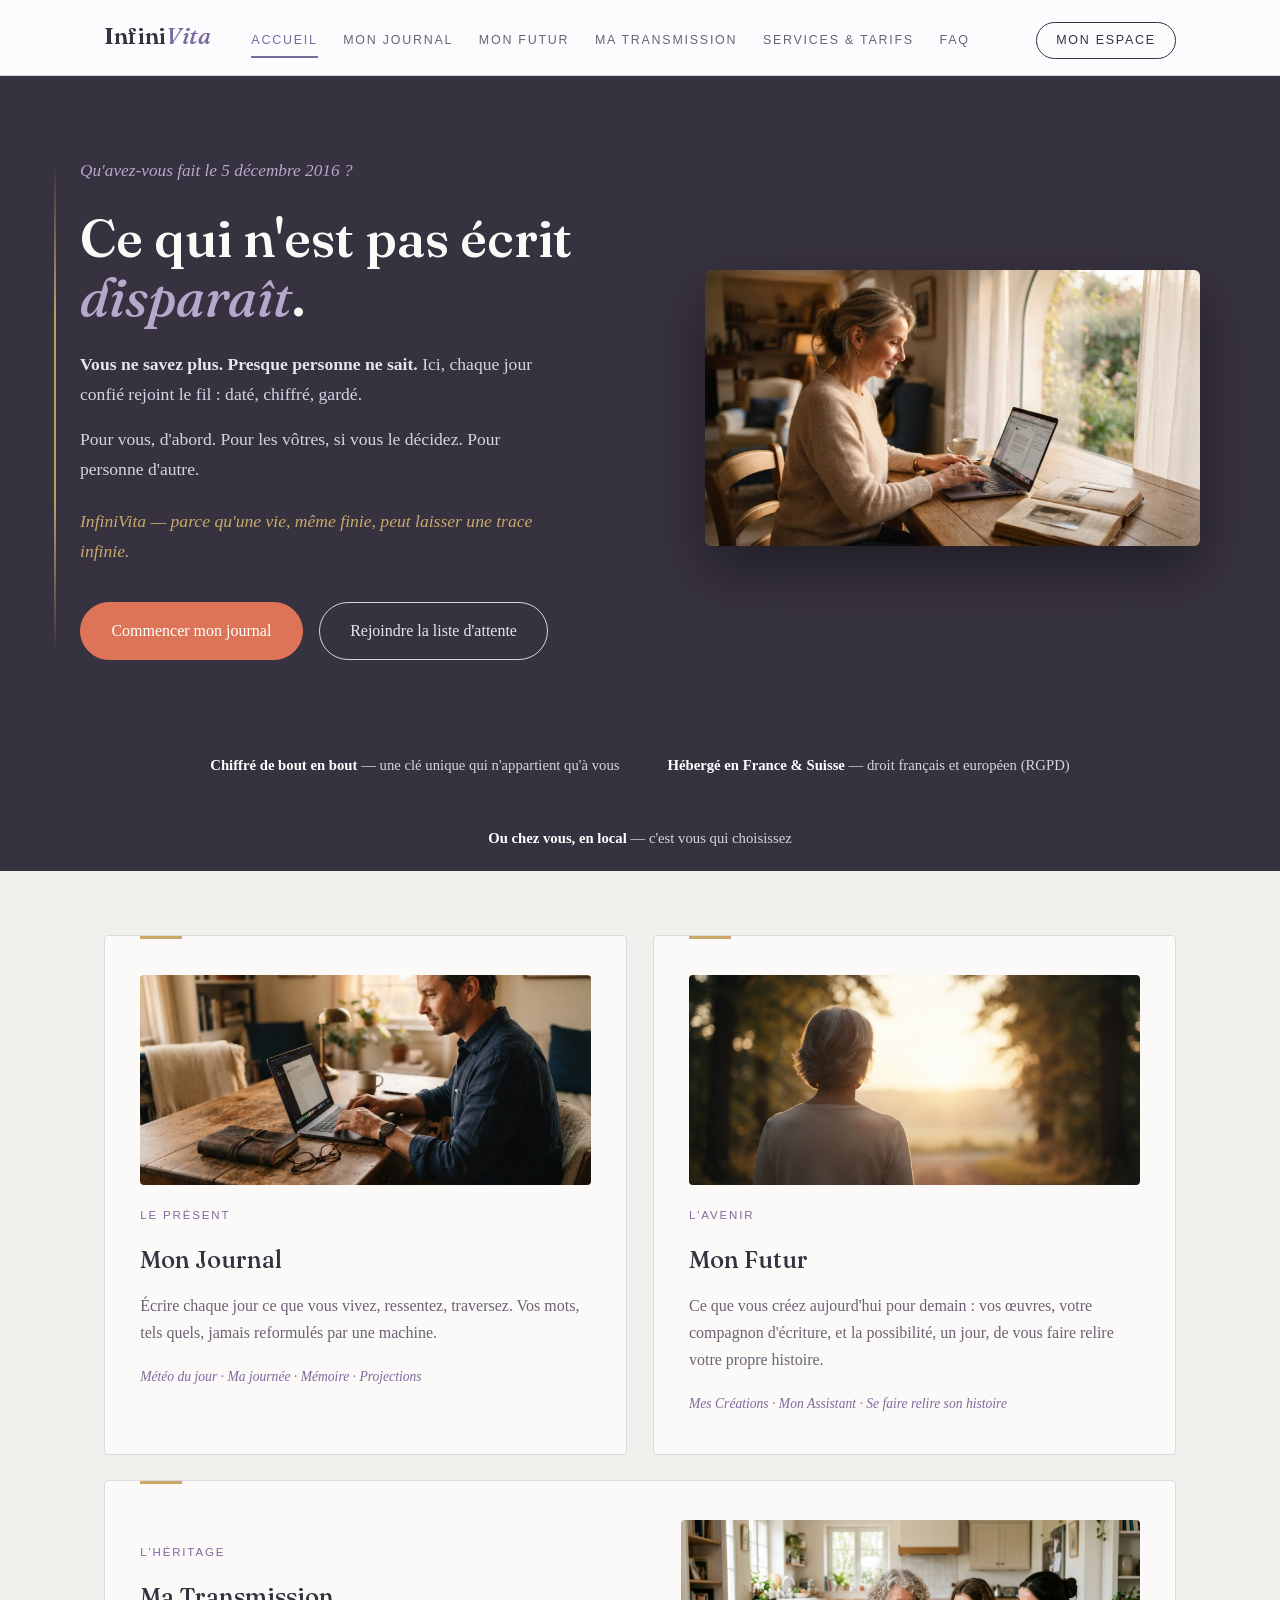
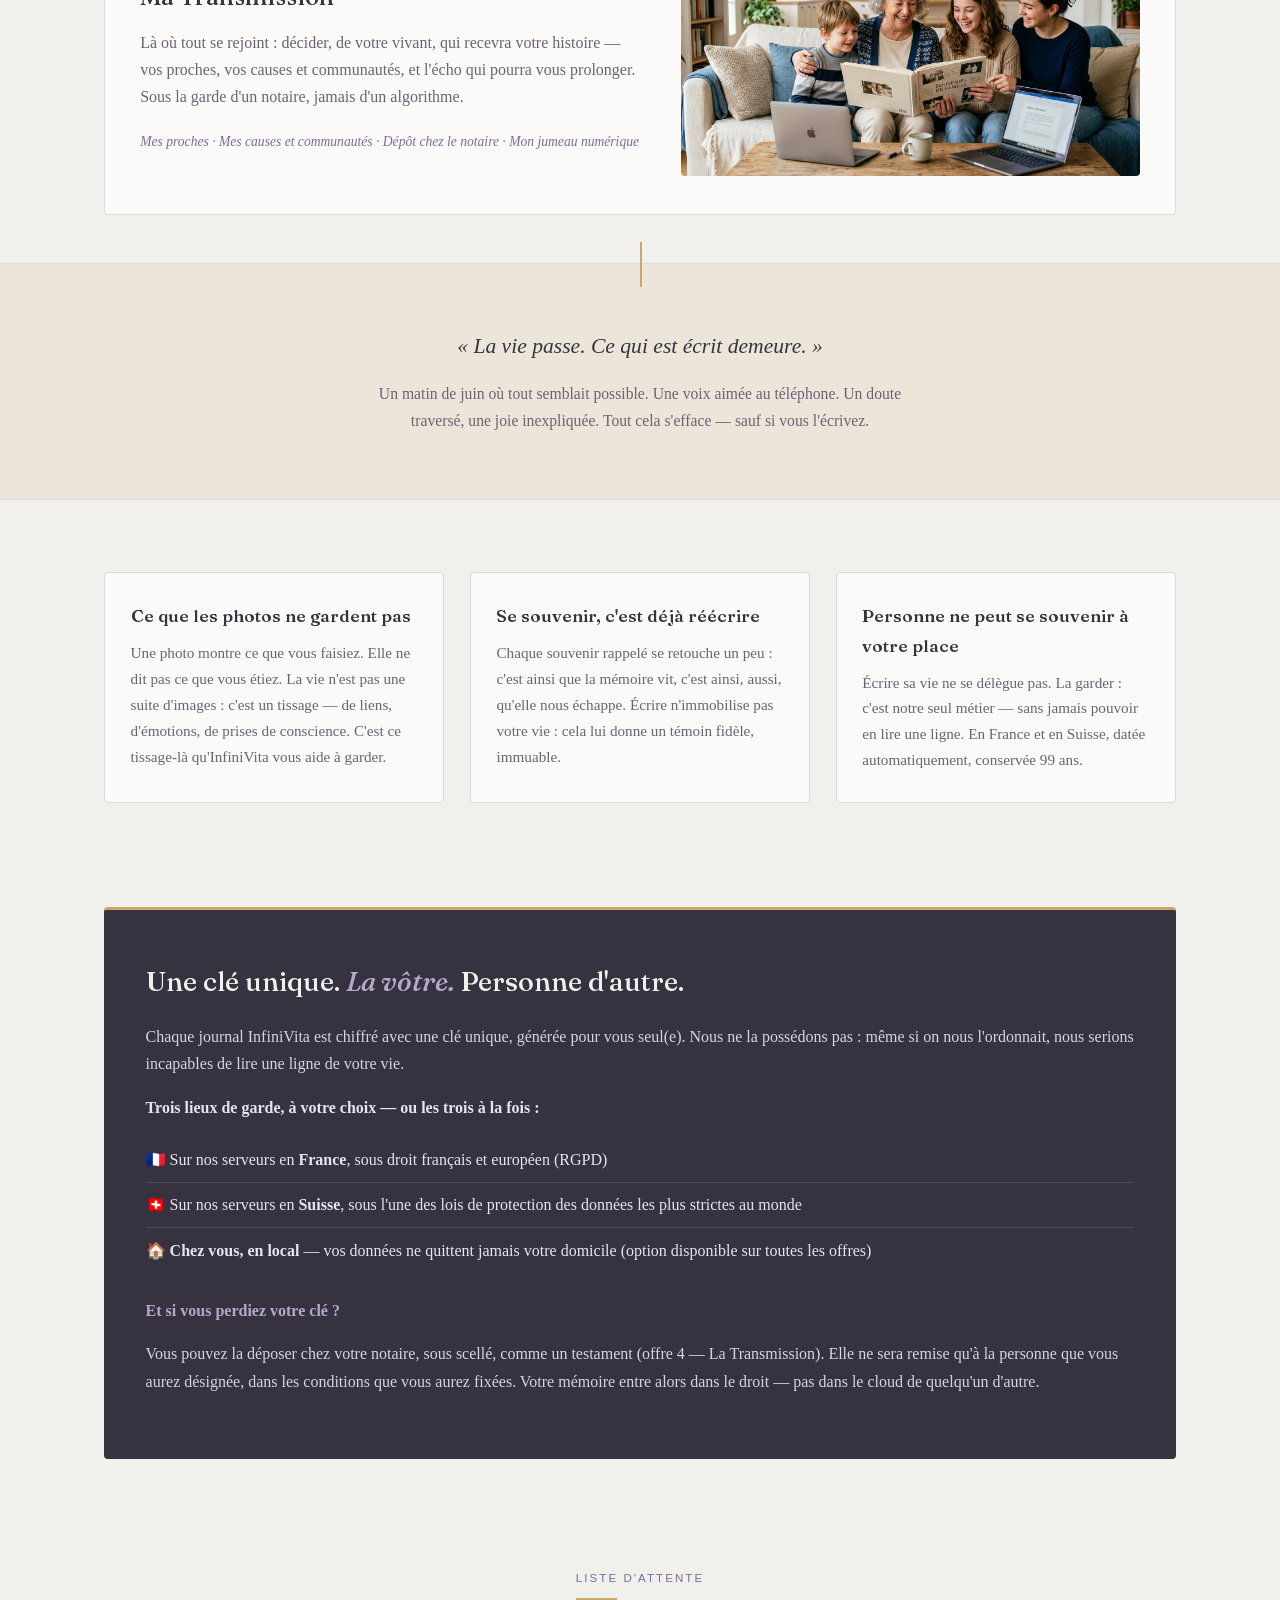
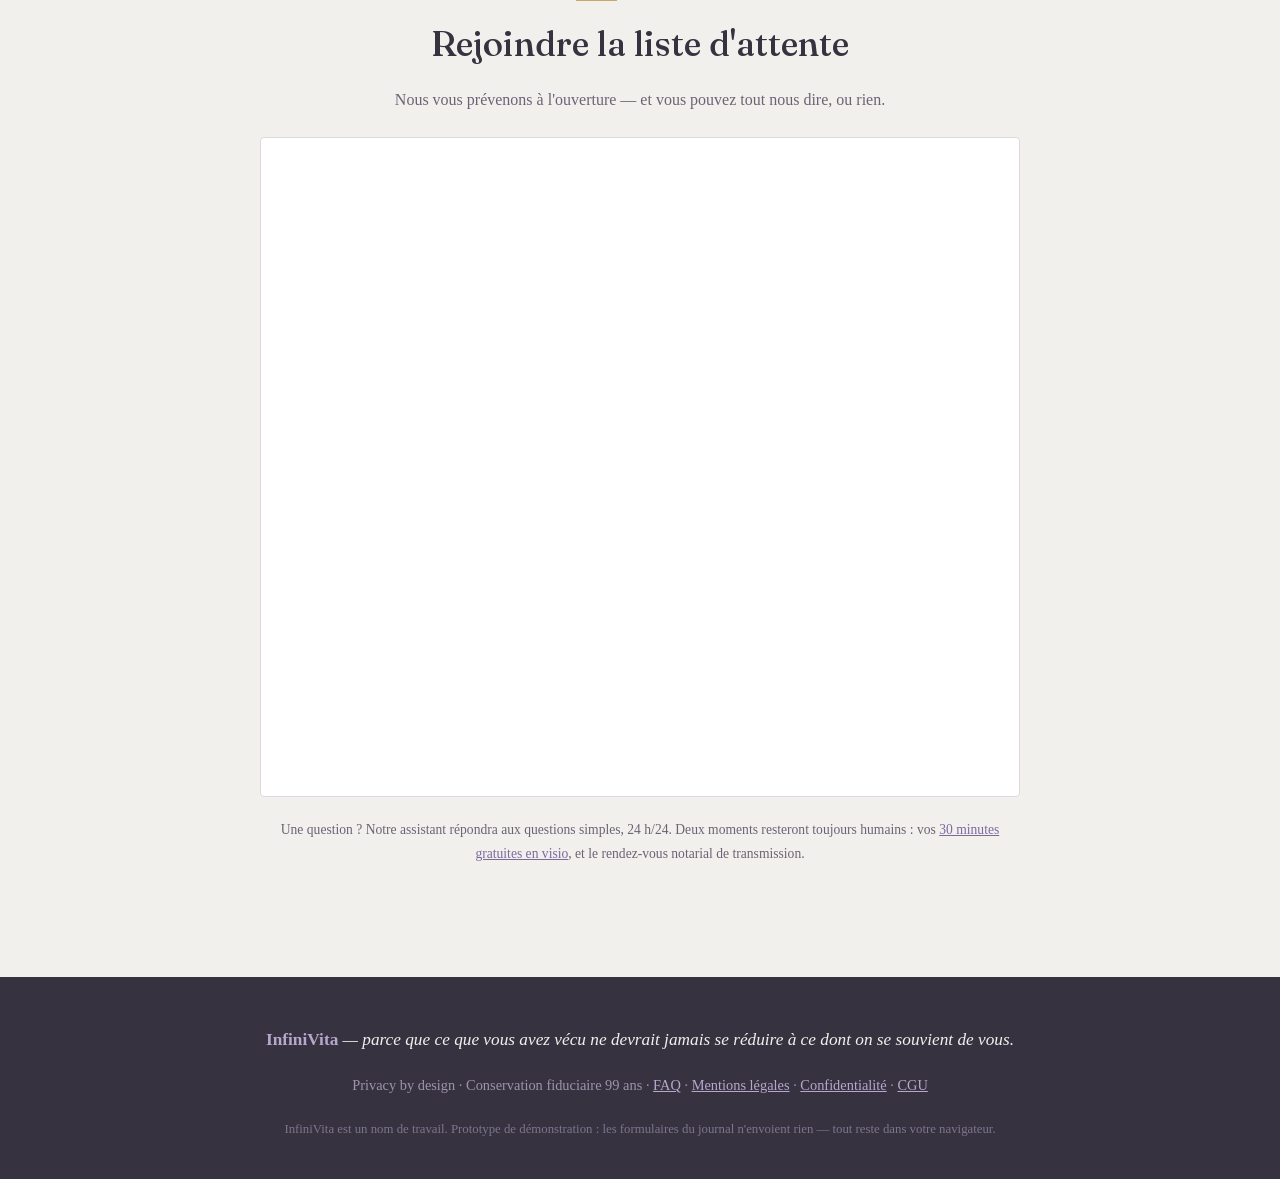
==== index.html @ 51d41bf1 "Sous-navigation cliquable : les pastilles Météo/Journée/Mémoire/Projections (et équivalents Futur/Tr" ====
<!DOCTYPE html>
<html lang="fr">
<head>
<meta charset="UTF-8">
<meta name="viewport" content="width=device-width, initial-scale=1.0">
<!-- Publication provisoire : retirer noindex à la mise en ligne officielle (après INPI + juriste) -->
<meta name="robots" content="noindex, nofollow">
<meta name="description" content="InfiniVita — votre vie, écrite jour après jour. Journal de vie chiffré, daté, transmis selon vos volontés.">
<title>InfiniVita — Votre vie, écrite jour après jour</title>
<link rel="stylesheet" href="styles.css?v=9">
</head>
<body>

<header>
  <div class="header-inner">
    <a class="logo" href="index.html">Infini<span>Vita</span></a>
    <nav>
      <a href="index.html" class="active">Accueil</a>
      <a href="journal.html">Mon Journal</a>
      <a href="futur.html">Mon Futur</a>
      <a href="transmission.html">Ma Transmission</a>
      <a href="tarifs.html">Services &amp; tarifs</a>
      <a href="faq.html">FAQ</a>
      <a href="espace.html" class="espace">Mon espace</a>
    </nav>
  </div>
</header>

<div class="hero">
  <div class="hero-grid">
    <div class="hero-text">
      <div class="question">Qu'avez-vous fait le <span id="date-souvenir">12 juillet 2016</span>&nbsp;?</div>
      <h1>Ce qui n'est pas écrit <em>disparaît</em>.</h1>
      <p><strong>Vous ne savez plus. Presque personne ne sait.</strong> Ici, chaque jour confié rejoint le fil&nbsp;: daté, chiffré, gardé.</p>
      <p>Pour vous, d'abord. Pour les vôtres, si vous le décidez. Pour personne d'autre.</p>
      <p class="tagline">InfiniVita — parce qu'une vie, même finie, peut laisser une trace infinie.</p>
      <div class="cta-row">
        <a class="btn" href="journal.html">Commencer mon journal</a>
        <a class="btn ghost" href="#liste-attente">Rejoindre la liste d'attente</a>
      </div>
    </div>
    <div class="hero-illus">
      <img src="assets/photos/accueil-ecrire.jpg" alt="Une femme écrit son journal à la lumière d'une grande fenêtre, un album de photographies anciennes ouvert à côté d'elle.">
    </div>
  </div>
</div>

<div class="trust">
  <div class="trust-inner">
    <div><strong>Chiffré de bout en bout</strong> <span>— une clé unique qui n'appartient qu'à vous</span></div>
    <div><strong>Hébergé en France &amp; Suisse</strong> <span>— droit français et européen (RGPD)</span></div>
    <div><strong>Ou chez vous, en local</strong> <span>— c'est vous qui choisissez</span></div>
  </div>
</div>

<div class="wrap">
  <div class="three-cards">
    <a class="card reveal" href="journal.html">
      <img class="card-photo" src="assets/photos/journal-ecrire.jpg" alt="Un homme écrit à une table en bois, un carnet de cuir posé près de lui.">
      <div class="kicker">Le présent</div>
      <h3>Mon Journal</h3>
      <p>Écrire chaque jour ce que vous vivez, ressentez, traversez. Vos mots, tels quels, jamais reformulés par une machine.</p>
      <div class="sub">Météo du jour · Ma journée · Mémoire · Projections</div>
    </a>
    <a class="card reveal" href="futur.html">
      <img class="card-photo" src="assets/photos/futur-aube.jpg" alt="Une femme de dos regarde le soleil se lever au bout d'un chemin bordé d'arbres.">
      <div class="kicker">L'avenir</div>
      <h3>Mon Futur</h3>
      <p>Ce que vous créez aujourd'hui pour demain : vos œuvres, votre compagnon d'écriture, et la possibilité, un jour, de vous faire relire votre propre histoire.</p>
      <div class="sub">Mes Créations · Mon Assistant · Se faire relire son histoire</div>
    </a>
    <a class="card full reveal" href="transmission.html">
      <div class="split">
        <div>
          <div class="kicker">L'héritage</div>
          <h3>Ma Transmission</h3>
          <p>Là où tout se rejoint : décider, de votre vivant, qui recevra votre histoire — vos proches, vos causes et communautés, et l'écho qui pourra vous prolonger. Sous la garde d'un notaire, jamais d'un algorithme.</p>
          <div class="sub">Mes proches · Mes causes et communautés · Dépôt chez le notaire · Mon jumeau numérique</div>
        </div>
        <img class="card-photo" src="assets/photos/accueil-famille.jpg" alt="Trois générations réunies sur un canapé autour d'un livre « Souvenirs de famille ».">
      </div>
    </a>
  </div>
</div>

<div class="quote-strip">
  « La vie passe. Ce qui est écrit demeure. »
  <div class="small">Un matin de juin où tout semblait possible. Une voix aimée au téléphone. Un doute traversé, une joie inexpliquée. Tout cela s'efface — sauf si vous l'écrivez.</div>
</div>

<div class="wrap">
  <section class="block reveal">
    <div class="triple">
      <div class="cell">
        <h4>Ce que les photos ne gardent pas</h4>
        <p>Une photo montre ce que vous faisiez. Elle ne dit pas ce que vous étiez. La vie n'est pas une suite d'images : c'est un tissage — de liens, d'émotions, de prises de conscience. C'est ce tissage-là qu'InfiniVita vous aide à garder.</p>
      </div>
      <div class="cell">
        <h4>Se souvenir, c'est déjà réécrire</h4>
        <p>Chaque souvenir rappelé se retouche un peu : c'est ainsi que la mémoire vit, c'est ainsi, aussi, qu'elle nous échappe. Écrire n'immobilise pas votre vie : cela lui donne un témoin fidèle, immuable.</p>
      </div>
      <div class="cell">
        <h4>Personne ne peut se souvenir à votre place</h4>
        <p>Écrire sa vie ne se délègue pas. La garder : c'est notre seul métier — sans jamais pouvoir en lire une ligne. En France et en Suisse, datée automatiquement, conservée 99 ans.</p>
      </div>
    </div>
  </section>

  <div class="vault reveal">
    <h2>Une clé unique. <em>La vôtre.</em> Personne d'autre.</h2>
    <p>Chaque journal InfiniVita est chiffré avec une clé unique, générée pour vous seul(e). Nous ne la possédons pas : même si on nous l'ordonnait, nous serions incapables de lire une ligne de votre vie.</p>
    <p><strong style="color:var(--on-dark-strong)">Trois lieux de garde, à votre choix — ou les trois à la fois :</strong></p>
    <ul>
      <li>🇫🇷 Sur nos serveurs en <strong>France</strong>, sous droit français et européen (RGPD)</li>
      <li>🇨🇭 Sur nos serveurs en <strong>Suisse</strong>, sous l'une des lois de protection des données les plus strictes au monde</li>
      <li>🏠 <strong>Chez vous, en local</strong> — vos données ne quittent jamais votre domicile (option disponible sur toutes les offres)</li>
    </ul>
    <p class="key-q">Et si vous perdiez votre clé ?</p>
    <p>Vous pouvez la déposer chez votre notaire, sous scellé, comme un testament (offre 4 — La Transmission). Elle ne sera remise qu'à la personne que vous aurez désignée, dans les conditions que vous aurez fixées. Votre mémoire entre alors dans le droit — pas dans le cloud de quelqu'un d'autre.</p>
  </div>

  <section class="block narrow" style="text-align:center;" id="liste-attente">
    <div class="page-kicker" style="display:inline-block;">Liste d'attente</div>
    <h2 class="section-title">Rejoindre la liste d'attente</h2>
    <p style="color:var(--ink-soft); margin:0.8rem 0 1.5rem;">Nous vous prévenons à l'ouverture — et vous pouvez tout nous dire, ou rien.</p>

    <!-- Intégration Tally : coller l'URL du formulaire dans data-tally-url pour activer la collecte réelle.
         Tant que l'URL est vide, le bouton email ci-dessous sert de solution d'attente. -->
    <div id="tally-slot" data-tally-url="https://tally.so/r/1Ay8gL"></div>

    <div class="panel" style="text-align:left;" id="waitlist-fallback">
      <p class="note">L'inscription se fait par email pendant la phase de test — un simple message suffit, avec votre nom et, si vous le souhaitez, ce que vous jugez utile de nous dire.</p>
      <div style="margin-top:1.2rem;text-align:center;">
        <a class="btn" href="#" data-mail-subject="Liste d'attente InfiniVita">M'inscrire par email</a>
      </div>
      <p class="hint" style="text-align:center;">Vos coordonnées ne servent qu'à vous prévenir de l'ouverture — jamais revendues, jamais partagées. <a href="legal.html#confidentialite" style="color:var(--amethyste);">Politique de confidentialité</a></p>
    </div>

    <p class="hint">Une question ? Notre assistant répondra aux questions simples, 24 h/24. Deux moments resteront toujours humains : vos <a href="https://calendly.com/larisa-kr-interargus/30min" target="_blank" rel="noopener" style="color:var(--amethyste);">30 minutes gratuites en visio</a>, et le rendez-vous notarial de transmission.</p>
  </section>
</div>

<footer>
  <div class="sig"><strong>InfiniVita</strong> — parce que ce que vous avez vécu ne devrait jamais se réduire à ce dont on se souvient de vous.</div>
  <div>Privacy by design · Conservation fiduciaire 99 ans · <a href="faq.html">FAQ</a> · <a href="legal.html#mentions">Mentions légales</a> · <a href="legal.html#confidentialite">Confidentialité</a> · <a href="legal.html#cgu">CGU</a></div>
  <div class="worknote">InfiniVita est un nom de travail. Prototype de démonstration : les formulaires du journal n'envoient rien — tout reste dans votre navigateur.</div>
</footer>

<script src="app.js?v=9"></script>
</body>
</html>
---- styles.css ----
/* InfiniVita V3 — Le fil d'améthyste · palette Brume & améthyste (V2) */
@font-face {
  font-family: 'Fraunces';
  src: url('assets/fonts/fraunces-var.woff2') format('woff2');
  font-weight: 100 900;
  font-style: normal;
  font-display: swap;
}
@font-face {
  font-family: 'Fraunces';
  src: url('assets/fonts/fraunces-var-italic.woff2') format('woff2');
  font-weight: 100 900;
  font-style: italic;
  font-display: swap;
}
:root {
  --ink: #37323f;
  --ink-soft: #6b6375;
  --brume: #f2f0ed;
  --brume-2: #e9e5ee;
  --creme: #ece6da;
  --amethyste: #7b6a9e;
  --amethyste-deep: #5d4f7e;
  --amethyste-soft: #b6a8cc;
  --corail: #dd7457;
  --corail-deep: #c05f44;
  --or: #c9a86a;
  --green: #4a6b57;
  --line: #ded8e2;
  --white: #fbfaf8;
  --on-dark: #d8d3e2;
  --on-dark-strong: #e7e3f0;
}
* { margin: 0; padding: 0; box-sizing: border-box; }
body {
  font-family: 'Iowan Old Style', 'Palatino Linotype', Palatino, Georgia, serif;
  background: var(--brume); color: var(--ink); line-height: 1.7;
}

/* ---------- Header ---------- */
header {
  position: sticky; top: 0; z-index: 50;
  background: rgba(253,252,255,0.92); backdrop-filter: blur(8px);
  border-bottom: 1px solid var(--line);
}
.header-inner {
  max-width: 1120px; margin: 0 auto; padding: 1rem 1.5rem;
  display: flex; align-items: baseline; gap: 2.5rem; flex-wrap: wrap;
}
.logo { font-family: 'Fraunces', 'Iowan Old Style', Palatino, Georgia, serif; font-size: 1.45rem; font-weight: 600; letter-spacing: 0.01em; color: var(--ink); text-decoration: none; }
.logo span { color: var(--amethyste); font-style: italic; }
nav { display: flex; gap: 1.6rem; flex: 1; flex-wrap: wrap; align-items: baseline; }
nav a {
  font-family: -apple-system, 'Segoe UI', Helvetica, sans-serif;
  font-size: 0.78rem; letter-spacing: 0.14em; text-transform: uppercase;
  color: var(--ink-soft); text-decoration: none; padding: 0.3rem 0;
  border-bottom: 2px solid transparent;
}
nav a:hover { color: var(--amethyste-deep); }
nav a.active { color: var(--amethyste); border-bottom-color: var(--amethyste); }
nav a.espace {
  margin-left: auto; border: 1px solid var(--ink); border-radius: 999px;
  padding: 0.45rem 1.2rem; color: var(--ink);
}
nav a.espace:hover { background: var(--ink); color: var(--brume); }

/* ---------- Layout ---------- */
.wrap { max-width: 1120px; margin: 0 auto; padding: 0 1.5rem; }
.narrow { max-width: 760px; margin-left: auto; margin-right: auto; }
/* Dans les pages de contenu, la colonne s'aligne sur le bord gauche du titre et de la photo */
section.block > .narrow { margin-left: 0; }
section.block { padding: 3rem 0; }
h1, h2, h3, h4 { font-family: 'Fraunces', 'Iowan Old Style', Palatino, Georgia, serif; }
h2.section-title { font-size: clamp(1.6rem, 3.5vw, 2.2rem); font-weight: 500; margin-bottom: 0.4rem; }
h2.section-title em { color: var(--amethyste); }
.page-kicker {
  font-family: -apple-system, 'Segoe UI', sans-serif; font-size: 0.72rem;
  letter-spacing: 0.18em; text-transform: uppercase; color: var(--amethyste);
  margin-bottom: 0.8rem;
}
.page-kicker::after { content: ''; display: block; width: 2.6rem; height: 3px; background: var(--or); margin-top: 0.6rem; }
.prose p { margin-bottom: 1rem; color: var(--ink-soft); }
.prose p strong { color: var(--ink); }
.prose .lead { font-size: 1.14rem; color: var(--ink); }
.prose h3 { font-weight: 500; font-size: 1.4rem; }

/* ---------- Hero (accueil) : encre sombre, texte + photo ---------- */
.hero { position: relative; padding: 5rem 1.5rem 4.5rem; overflow: hidden; background: var(--ink); }
.hero-grid {
  max-width: 1120px; margin: 0 auto;
  display: grid; grid-template-columns: 1.15fr 1fr; gap: 3.5rem; align-items: center;
}
.hero-text { position: relative; }
.hero-text::before {
  content: ''; position: absolute; left: -1.6rem; top: 0.4rem; bottom: 0.4rem; width: 2px;
  background: linear-gradient(to bottom, transparent, var(--or) 30%, var(--or) 70%, transparent);
  opacity: 0.9;
}
.hero .question {
  display: inline-block; font-style: italic; color: var(--amethyste-soft);
  font-size: 1.08rem; margin-bottom: 1.4rem;
}
.hero h1 {
  font-size: clamp(2rem, 5vw, 3.3rem); line-height: 1.12; font-weight: 550;
  margin-bottom: 1.5rem; color: var(--white);
}
.hero h1 em { color: var(--amethyste-soft); }
.hero p { color: var(--on-dark); font-size: 1.1rem; margin-bottom: 0.9rem; max-width: 54ch; }
.hero p strong { color: var(--on-dark-strong); }
.hero .tagline { font-style: italic; color: var(--or); margin-top: 1.4rem; }
.hero-illus img {
  width: 100%; height: auto; display: block; border-radius: 6px;
  box-shadow: 0 24px 60px rgba(0,0,0,0.4);
}
.hero-illus { position: relative; }
.hero-illus::after {
  content: ''; position: absolute; inset: 1rem -1rem -1rem 1rem;
  border: 1px solid var(--or); border-radius: 6px; z-index: -1; opacity: 0.55;
}

/* ---------- Photos des pages ---------- */
.page-photo { margin: 0 0 2.4rem; position: relative; }
.page-photo img {
  width: 100%; height: auto; max-height: 440px; object-fit: cover;
  display: block; border-radius: 6px;
  box-shadow: 0 18px 44px rgba(55,50,63,0.18);
}
.page-photo::after {
  content: ''; position: absolute; inset: 0.9rem -0.9rem -0.9rem 0.9rem;
  border: 1px solid var(--or); border-radius: 6px; z-index: -1; opacity: 0.5;
}
.card-photo {
  width: 100%; height: 210px; object-fit: cover; display: block;
  border-radius: 4px; margin-bottom: 1.3rem;
}
.card.full .split { display: grid; grid-template-columns: 1.1fr 1fr; gap: 2.2rem; align-items: center; }
.card.full .split .card-photo { height: 100%; max-height: 300px; margin-bottom: 0; }
@media (max-width: 700px) { .card.full .split { grid-template-columns: 1fr; } .card.full .split .card-photo { height: 210px; } }

/* ---------- Apparition douce au défilement ---------- */
@media (prefers-reduced-motion: no-preference) {
  .reveal { opacity: 0; transform: translateY(18px); transition: opacity 0.7s ease, transform 0.7s ease; }
  .reveal.seen { opacity: 1; transform: none; }
}
.cta-row { display: flex; gap: 1rem; flex-wrap: wrap; margin-top: 2.2rem; }
@media (max-width: 820px) {
  .hero-grid { grid-template-columns: 1fr; gap: 2.4rem; }
  .hero-text::before { display: none; }
  .hero { text-align: center; padding: 3.5rem 1.25rem 3rem; }
  .hero p { margin-left: auto; margin-right: auto; }
  .cta-row { justify-content: center; }
}

/* ---------- Boutons ---------- */
.btn {
  display: inline-block; font-family: inherit; font-size: 1rem; cursor: pointer; text-decoration: none;
  padding: 0.9rem 1.9rem; border-radius: 999px; border: 1px solid var(--corail);
  background: var(--corail); color: #fff; transition: 0.25s; text-align: center;
}
.btn:hover { background: var(--corail-deep); border-color: var(--corail-deep); color: #fff; }
.btn.ghost { background: transparent; color: var(--ink); border-color: var(--ink); }
.btn.ghost:hover { background: var(--brume-2); color: var(--ink); }
.hero .btn.ghost { color: var(--on-dark-strong); border-color: var(--on-dark); }
.hero .btn.ghost:hover { background: rgba(255,255,255,0.1); color: #fff; }

/* ---------- Bandeau de confiance ---------- */
.trust { background: var(--ink); color: var(--brume); padding: 1.3rem 1rem; }
.trust-inner {
  max-width: 1120px; margin: 0 auto; display: flex; gap: 3rem;
  justify-content: center; flex-wrap: wrap; font-size: 0.92rem;
}
.trust-inner strong { color: #fff; font-weight: 600; }
.trust-inner span { color: var(--on-dark); }

/* ---------- Cartes accueil ---------- */
.three-cards { display: grid; grid-template-columns: 1fr 1fr; gap: 1.6rem; padding: 4rem 0 3rem; }
a.card { text-decoration: none; color: inherit; }
.card {
  display: block; background: var(--white); border: 1px solid var(--line); border-radius: 4px;
  padding: 2.4rem 2.2rem; transition: 0.25s; position: relative;
}
.card::before {
  content: ''; position: absolute; top: 0; left: 2.2rem; width: 2.6rem; height: 3px;
  background: var(--or);
}
.card .vignette {
  width: 100%; max-width: 300px; height: auto; display: block;
  border-radius: 6px; margin-bottom: 1.3rem;
}
.card.full { grid-column: 1 / -1; }
.card:hover { transform: translateY(-3px); box-shadow: 0 14px 34px rgba(60,45,90,0.10); }
.card .kicker {
  font-family: -apple-system, 'Segoe UI', sans-serif; font-size: 0.72rem;
  letter-spacing: 0.16em; text-transform: uppercase; color: var(--amethyste);
  margin-bottom: 0.9rem;
}
.card h3 { font-size: 1.5rem; font-weight: 500; margin-bottom: 0.7rem; }
.card p { color: var(--ink-soft); font-size: 1rem; }
.card .sub { font-size: 0.85rem; color: var(--amethyste); margin-top: 1.2rem; font-style: italic; }
@media (max-width: 640px) { .three-cards { grid-template-columns: 1fr; } }

/* ---------- Citation ---------- */
.quote-strip {
  position: relative; text-align: center; font-style: italic; font-size: 1.35rem;
  padding: 4rem 1rem; color: var(--ink); background: var(--creme);
  border-top: 1px solid var(--line); border-bottom: 1px solid var(--line);
}
.quote-strip::before {
  content: ''; position: absolute; left: 50%; top: -1.4rem; width: 2px; height: 2.8rem;
  background: var(--or);
}
.quote-strip .small { font-size: 0.98rem; color: var(--ink-soft); margin-top: 1rem; font-style: normal; max-width: 560px; margin-left: auto; margin-right: auto; }

/* ---------- Triptyque ---------- */
.triple { display: grid; grid-template-columns: repeat(auto-fit, minmax(240px, 1fr)); gap: 1.6rem; margin-top: 1.5rem; }
.triple .cell { background: var(--white); border: 1px solid var(--line); border-radius: 4px; padding: 1.8rem 1.6rem; }
.triple .cell h4 { margin-bottom: 0.6rem; font-size: 1.08rem; font-weight: 600; }
.triple .cell p { font-size: 0.95rem; color: var(--ink-soft); }

/* ---------- Coffre (section sombre) ---------- */
.vault {
  background: var(--ink); color: var(--brume); border-radius: 4px;
  padding: 3rem 2.6rem; margin: 3.5rem 0; border-top: 3px solid var(--or);
}
.vault h2 { font-size: 1.7rem; font-weight: 500; margin-bottom: 1.2rem; }
.vault h2 em { color: var(--amethyste-soft); }
.vault p { color: var(--on-dark); margin-bottom: 1rem; }
.vault ul { list-style: none; margin: 1rem 0 1.5rem; }
.vault li { padding: 0.55rem 0; border-bottom: 1px solid rgba(255,255,255,0.12); color: var(--on-dark-strong); }
.vault li:last-child { border-bottom: none; }
.vault .key-q { color: var(--amethyste-soft); font-weight: bold; margin-top: 1.5rem; }

/* ---------- Sous-navigation ---------- */
html { scroll-behavior: smooth; }
.panel, .guard, .prose, .page-photo { scroll-margin-top: 96px; }
.subnav { display: flex; gap: 0.5rem; flex-wrap: wrap; margin: 1.8rem 0 2.2rem; }
.subnav a {
  font-family: -apple-system, 'Segoe UI', sans-serif; font-size: 0.78rem; letter-spacing: 0.06em;
  background: var(--white); border: 1px solid var(--line);
  padding: 0.4rem 0.95rem; border-radius: 999px; color: var(--ink-soft);
  text-decoration: none; cursor: pointer; transition: 0.2s;
}
.subnav a:hover { border-color: var(--amethyste); color: var(--amethyste-deep); background: var(--brume-2); }

/* ---------- Panneaux & formulaires ---------- */
.panel {
  position: relative; background: var(--white); border: 1px solid var(--line); border-radius: 4px;
  padding: 2rem 1.9rem; margin-bottom: 1.6rem;
}
.panel::before {
  content: ''; position: absolute; top: 0; left: 1.9rem; width: 2.2rem; height: 3px;
  background: var(--amethyste-soft);
}
.panel h3 { margin-bottom: 0.8rem; font-weight: 600; font-size: 1.15rem; }
label { display: block; font-family: -apple-system, 'Segoe UI', sans-serif; font-size: 0.85rem; color: var(--ink-soft); margin: 0.9rem 0 0.3rem; }
input[type=text], input[type=email], input[type=password], input[type=date], textarea, select {
  width: 100%; padding: 0.7rem 0.9rem; border: 1px solid var(--line); border-radius: 4px;
  font-family: inherit; font-size: 0.97rem; background: var(--brume); color: var(--ink);
}
textarea { min-height: 110px; resize: vertical; }
input:focus, textarea:focus, select:focus { outline: 2px solid var(--amethyste-soft); }
.emoji-row { display: flex; gap: 0.5rem; margin: 0.6rem 0; flex-wrap: wrap; }
.emoji-row button {
  font-size: 1.5rem; background: var(--brume); border: 1px solid var(--line);
  border-radius: 4px; padding: 0.35rem 0.6rem; cursor: pointer;
}
.emoji-row button.sel { border-color: var(--amethyste); background: var(--brume-2); }
.hint { font-size: 0.85rem; color: var(--ink-soft); margin-top: 0.8rem; }
.ok-msg { color: var(--green); font-size: 0.92rem; margin-top: 0.7rem; display: none; }
.panel .note { font-size: 0.93rem; color: var(--ink-soft); }

/* ---------- Offres ---------- */
.tarifs-grid { display: grid; grid-template-columns: repeat(3, 1fr); gap: 1.4rem; margin-top: 2rem; }
.tarif {
  position: relative; background: var(--white); border: 1px solid var(--line); border-radius: 4px;
  padding: 1.8rem 1.6rem; display: flex; flex-direction: column;
}
.tarif::before { content: ''; position: absolute; top: 0; left: 1.6rem; width: 2.2rem; height: 3px; background: var(--amethyste-soft); }
.tarif.full { grid-column: 1 / -1; }
.tarif .num { font-family: -apple-system, 'Segoe UI', sans-serif; font-size: 0.72rem; color: var(--amethyste); letter-spacing: 0.14em; text-transform: uppercase; }
.tarif h4 { margin: 0.4rem 0 0.7rem; font-size: 1.25rem; font-weight: 600; }
.tarif p { font-size: 0.93rem; color: var(--ink-soft); flex: 1; }
.tarif .price { margin-top: 1.1rem; font-size: 0.87rem; font-style: italic; color: var(--green); }
.tarif.featured { border-color: var(--amethyste); box-shadow: 0 6px 22px rgba(111,85,153,0.14); }
.tarif.featured::before { background: var(--amethyste); }
@media (max-width: 800px) { .tarifs-grid { grid-template-columns: 1fr; } }

/* ---------- FAQ ---------- */
.faq-section {
  margin: 2.6rem 0 1.1rem; color: var(--amethyste); font-size: 1.2rem; font-weight: 500;
  border-bottom: 1px solid var(--line); padding-bottom: 0.5rem;
}
.faq-item { background: var(--white); border: 1px solid var(--line); border-radius: 4px; margin-bottom: 0.9rem; overflow: hidden; }
.faq-q {
  width: 100%; text-align: left; background: none; border: none; cursor: pointer;
  font-family: inherit; font-size: 1.02rem; color: var(--ink);
  padding: 1.1rem 1.3rem; display: flex; justify-content: space-between; align-items: center; gap: 1rem;
}
.faq-q:hover { background: var(--brume-2); }
.faq-q .qnum { color: var(--amethyste); margin-right: 0.5rem; }
.faq-q .chev { color: var(--amethyste); transition: transform 0.3s; flex-shrink: 0; font-size: 0.8rem; }
.faq-item.open .chev { transform: rotate(180deg); }
.faq-a { max-height: 0; overflow: hidden; transition: max-height 0.35s ease; }
.faq-a p { padding: 0 1.3rem 1.2rem; color: var(--ink-soft); font-size: 0.96rem; }

/* ---------- Garde-fou ---------- */
.guard { position: relative; border: 1px solid var(--amethyste); border-radius: 4px; background: var(--white); padding: 2rem 1.9rem; margin: 1.6rem 0; }
.guard::before { content: ''; position: absolute; top: 0; left: 1.9rem; width: 2.2rem; height: 3px; background: var(--amethyste); }
.guard h3 { color: var(--amethyste-deep); margin-bottom: 0.7rem; font-weight: 600; font-size: 1.15rem; }
.guard ul { margin: 0.7rem 0 0.7rem 1.2rem; color: var(--ink-soft); }
.guard li { margin-bottom: 0.4rem; }

/* ---------- Footer ---------- */
footer { background: var(--ink); color: #9c94ad; text-align: center; padding: 3rem 1rem 2.4rem; margin-top: 4rem; font-size: 0.9rem; }
footer .sig { color: var(--brume); font-size: 1.08rem; font-style: italic; margin-bottom: 1.2rem; }
footer .sig strong { color: var(--amethyste-soft); font-style: normal; }
footer a { color: var(--amethyste-soft); text-decoration: underline; }
footer .worknote { margin-top: 1.3rem; font-size: 0.8rem; color: #7d7590; }

@media (max-width: 640px) {
  header { position: static; }
  .header-inner { justify-content: center; gap: 1rem; }
  nav { justify-content: center; gap: 1rem; }
  nav a.espace { margin-left: 0; }
  .hero { padding: 3.5rem 1rem 2.5rem; }
  .vault { padding: 2.2rem 1.5rem; }
}
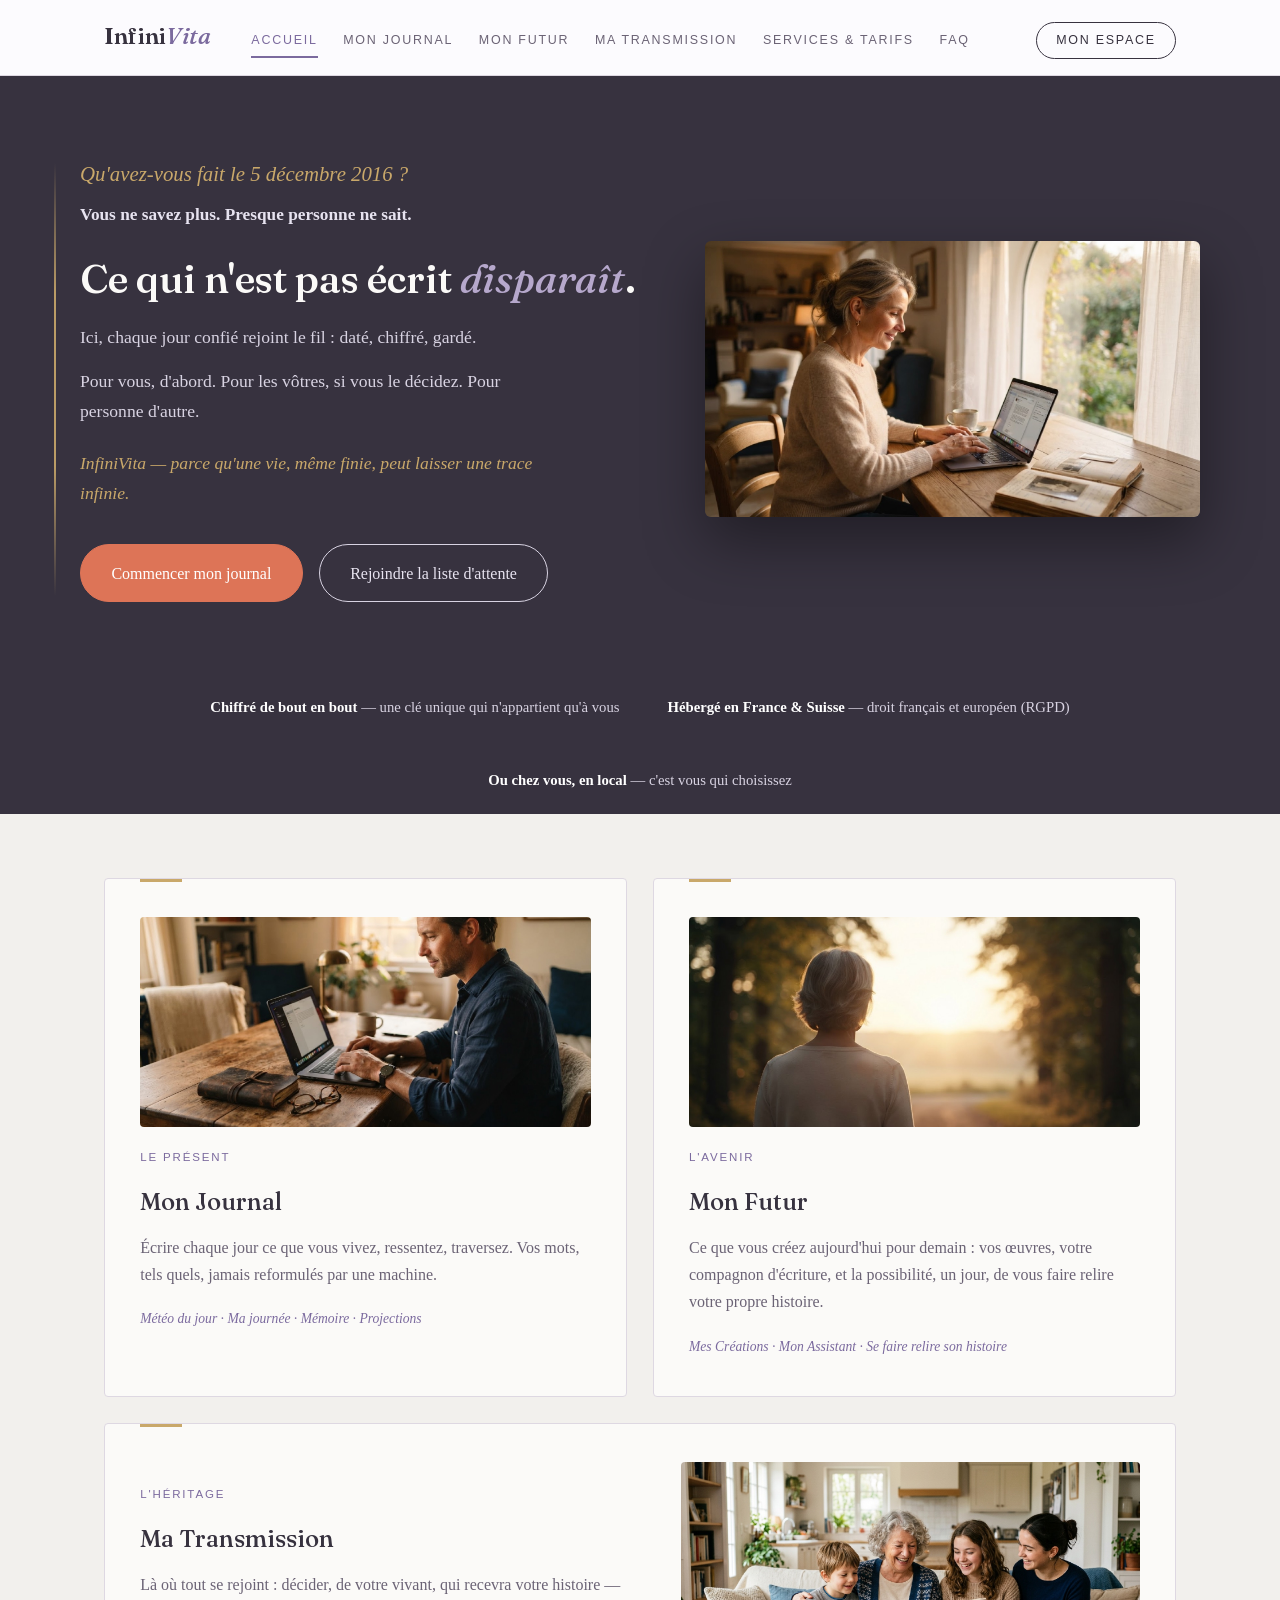
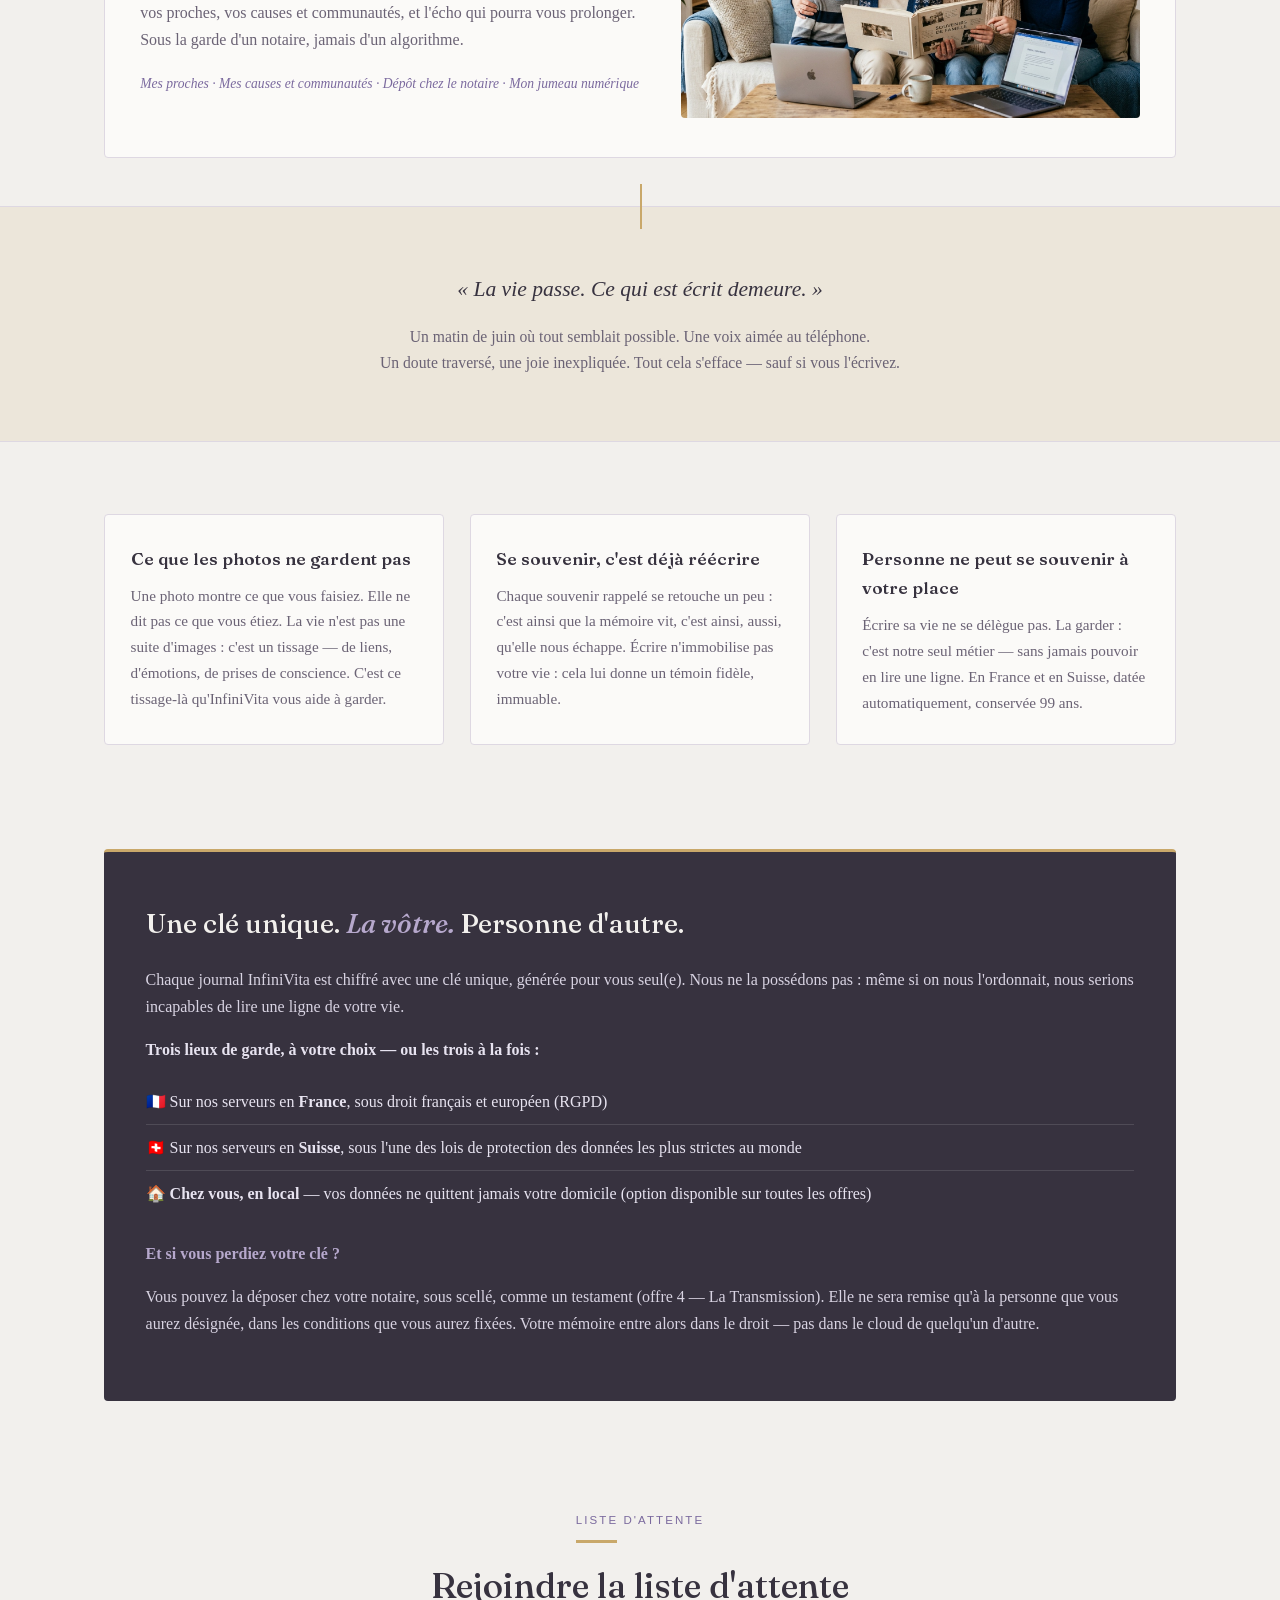
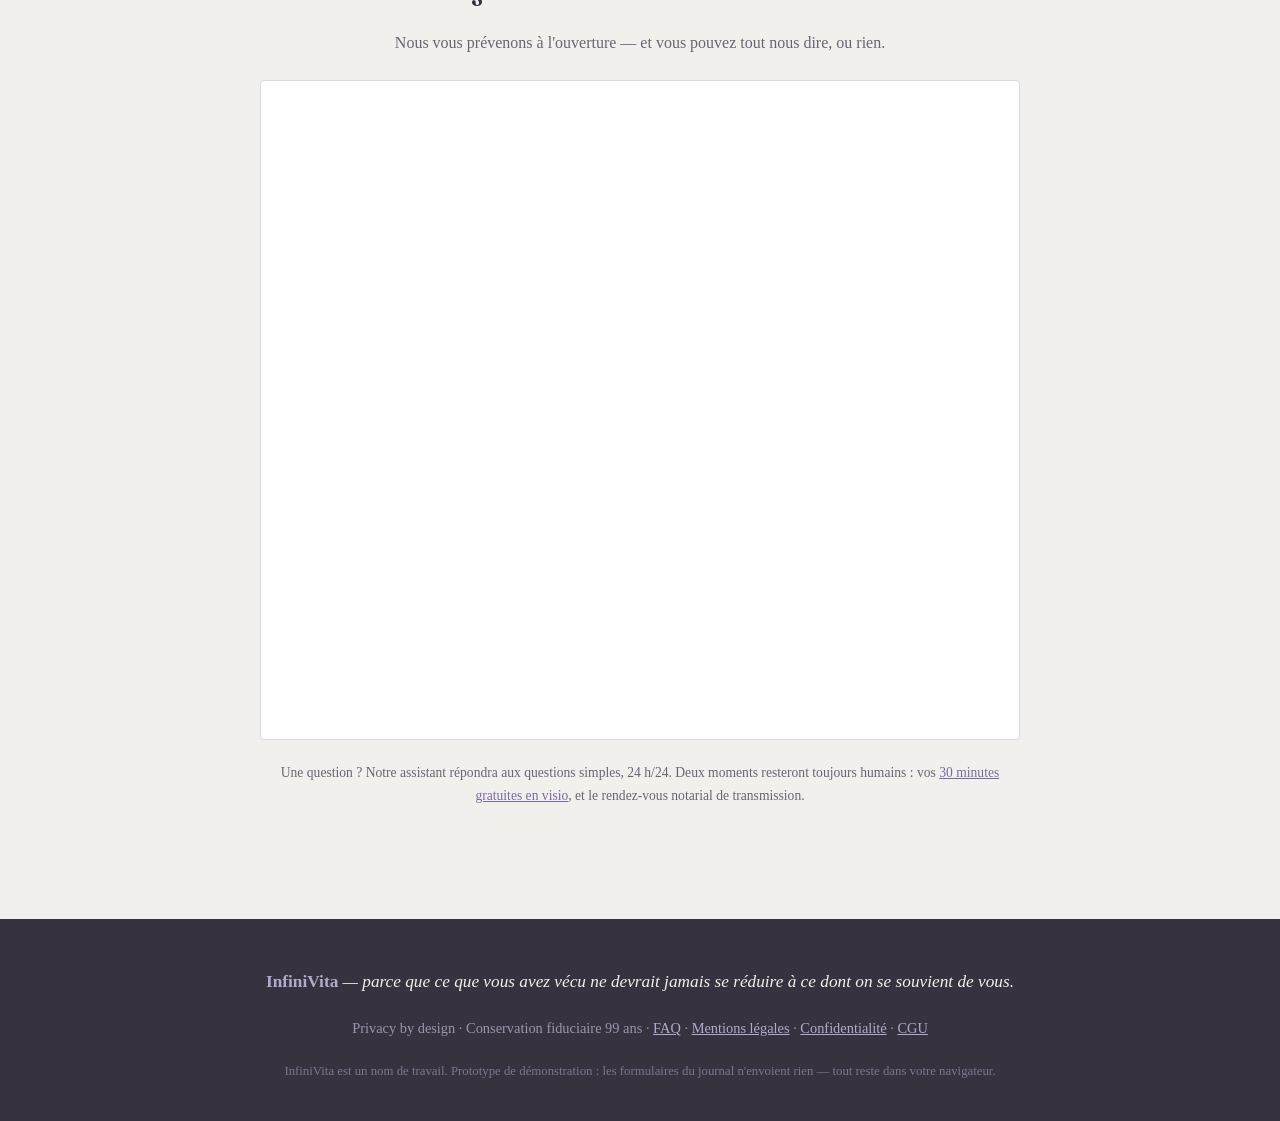
==== commit 4fac8698: "Hero : question en or lisible suivie de sa réponse, titre réduit, narration resserrée ; citation en " ====
--- a/index.html
+++ b/index.html
@@ -7,7 +7,7 @@
 <meta name="robots" content="noindex, nofollow">
 <meta name="description" content="InfiniVita — votre vie, écrite jour après jour. Journal de vie chiffré, daté, transmis selon vos volontés.">
 <title>InfiniVita — Votre vie, écrite jour après jour</title>
-<link rel="stylesheet" href="styles.css?v=9">
+<link rel="stylesheet" href="styles.css?v=10">
 </head>
 <body>
 
@@ -30,8 +30,9 @@
   <div class="hero-grid">
     <div class="hero-text">
       <div class="question">Qu'avez-vous fait le <span id="date-souvenir">12 juillet 2016</span>&nbsp;?</div>
+      <p class="reponse">Vous ne savez plus. Presque personne ne sait.</p>
       <h1>Ce qui n'est pas écrit <em>disparaît</em>.</h1>
-      <p><strong>Vous ne savez plus. Presque personne ne sait.</strong> Ici, chaque jour confié rejoint le fil&nbsp;: daté, chiffré, gardé.</p>
+      <p>Ici, chaque jour confié rejoint le fil&nbsp;: daté, chiffré, gardé.</p>
       <p>Pour vous, d'abord. Pour les vôtres, si vous le décidez. Pour personne d'autre.</p>
       <p class="tagline">InfiniVita — parce qu'une vie, même finie, peut laisser une trace infinie.</p>
       <div class="cta-row">
@@ -85,7 +86,7 @@
 
 <div class="quote-strip">
   « La vie passe. Ce qui est écrit demeure. »
-  <div class="small">Un matin de juin où tout semblait possible. Une voix aimée au téléphone. Un doute traversé, une joie inexpliquée. Tout cela s'efface — sauf si vous l'écrivez.</div>
+  <div class="small">Un matin de juin où tout semblait possible. Une voix aimée au téléphone.<br>Un doute traversé, une joie inexpliquée. Tout cela s'efface — sauf si vous l'écrivez.</div>
 </div>
 
 <div class="wrap">
@@ -146,6 +147,6 @@
   <div class="worknote">InfiniVita est un nom de travail. Prototype de démonstration : les formulaires du journal n'envoient rien — tout reste dans votre navigateur.</div>
 </footer>
 
-<script src="app.js?v=9"></script>
+<script src="app.js?v=10"></script>
 </body>
 </html>
--- a/styles.css
+++ b/styles.css
@@ -97,12 +97,15 @@
   opacity: 0.9;
 }
 .hero .question {
-  display: inline-block; font-style: italic; color: var(--amethyste-soft);
-  font-size: 1.08rem; margin-bottom: 1.4rem;
+  display: block; font-style: italic; color: var(--or);
+  font-size: 1.3rem; margin-bottom: 0.5rem;
+}
+.hero .reponse {
+  color: var(--on-dark-strong); font-weight: 600; font-size: 1.08rem; margin-bottom: 1.6rem;
 }
 .hero h1 {
-  font-size: clamp(2rem, 5vw, 3.3rem); line-height: 1.12; font-weight: 550;
-  margin-bottom: 1.5rem; color: var(--white);
+  font-size: clamp(1.7rem, 3.8vw, 2.5rem); line-height: 1.18; font-weight: 550;
+  margin-bottom: 1.3rem; color: var(--white);
 }
 .hero h1 em { color: var(--amethyste-soft); }
 .hero p { color: var(--on-dark); font-size: 1.1rem; margin-bottom: 0.9rem; max-width: 54ch; }
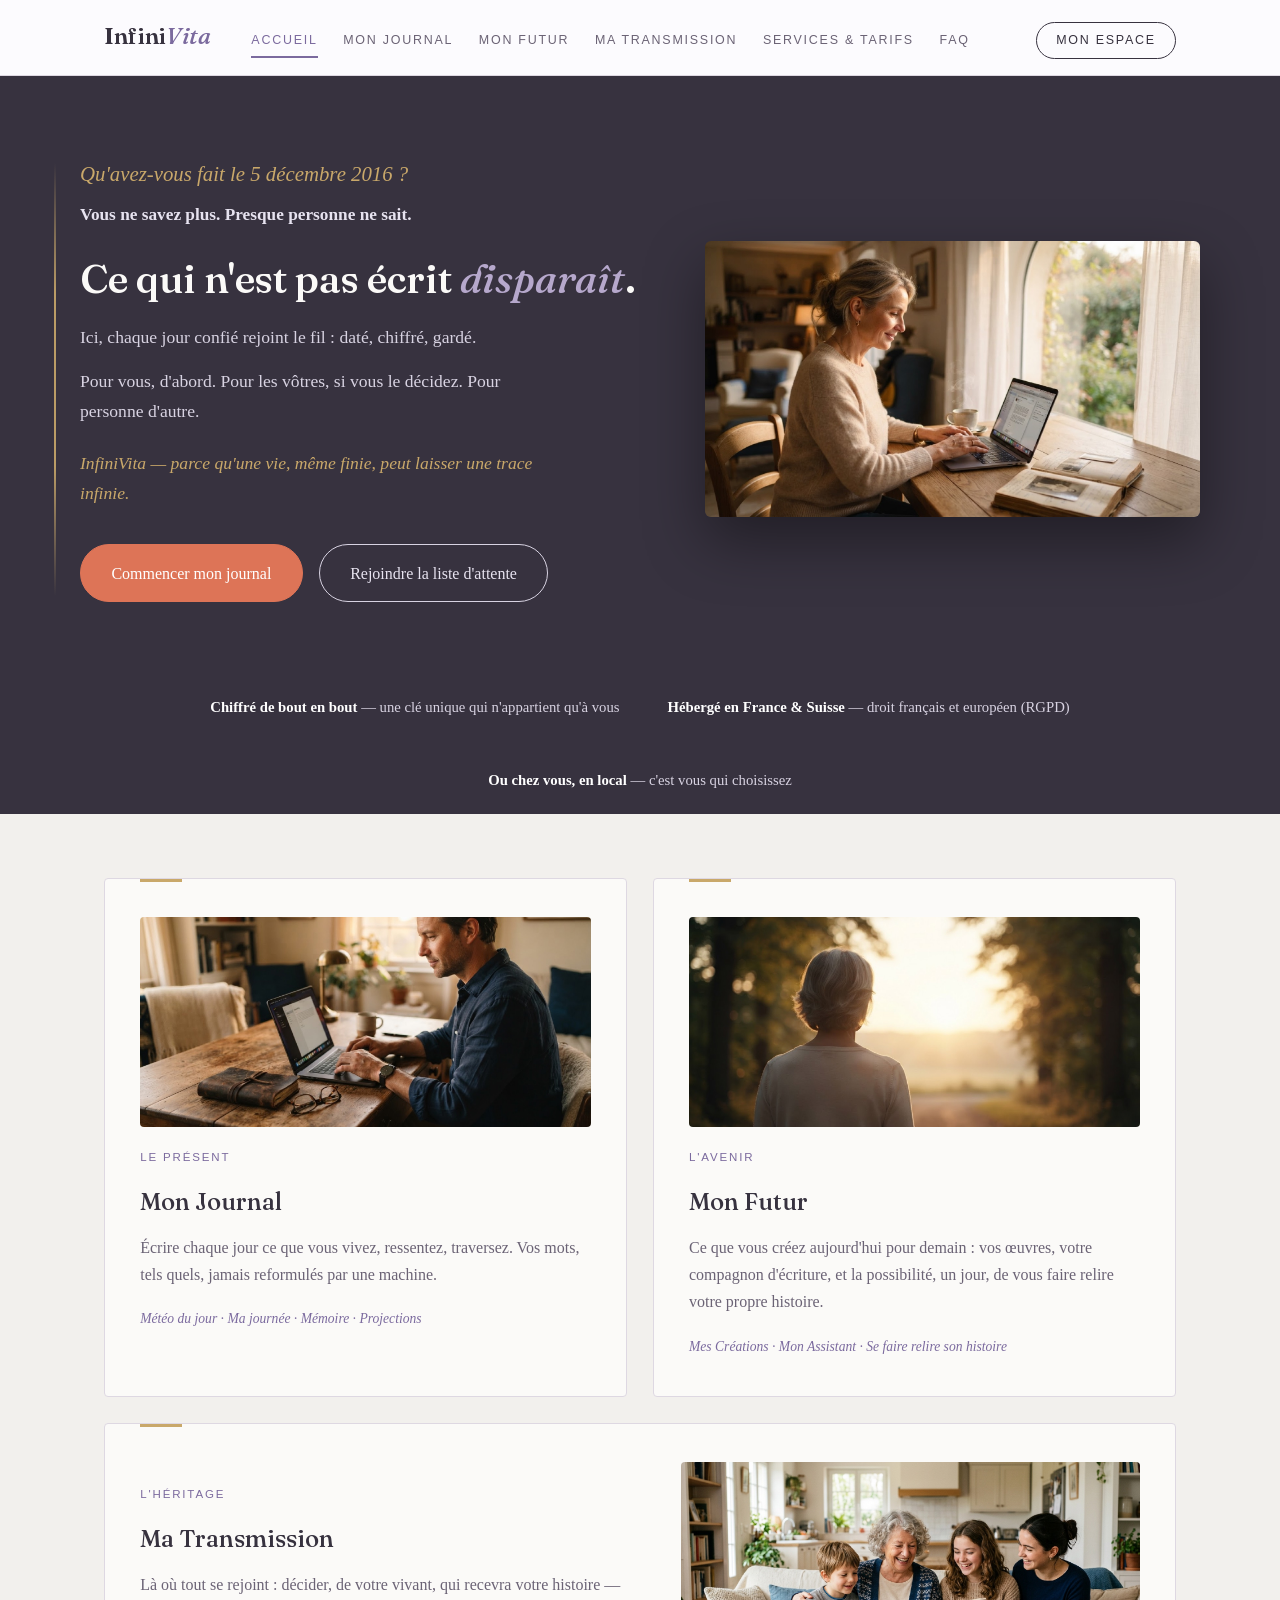
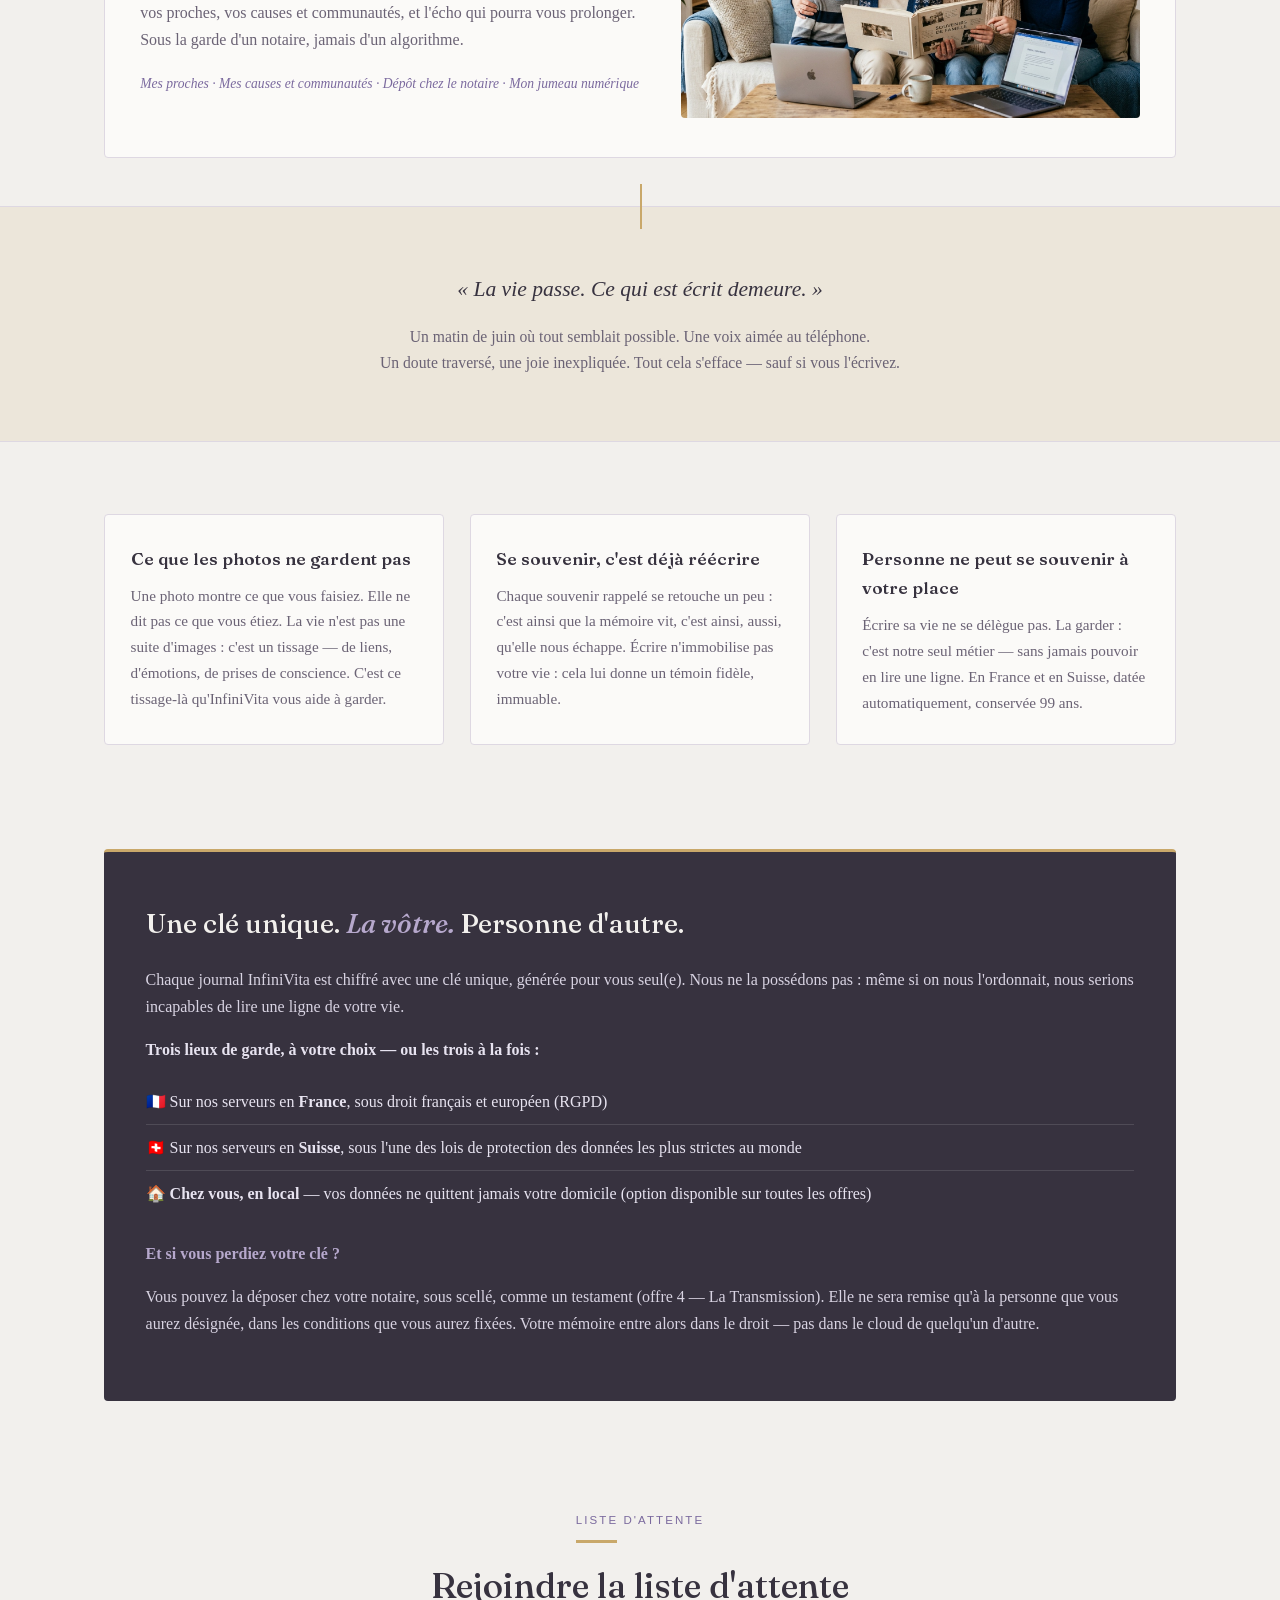
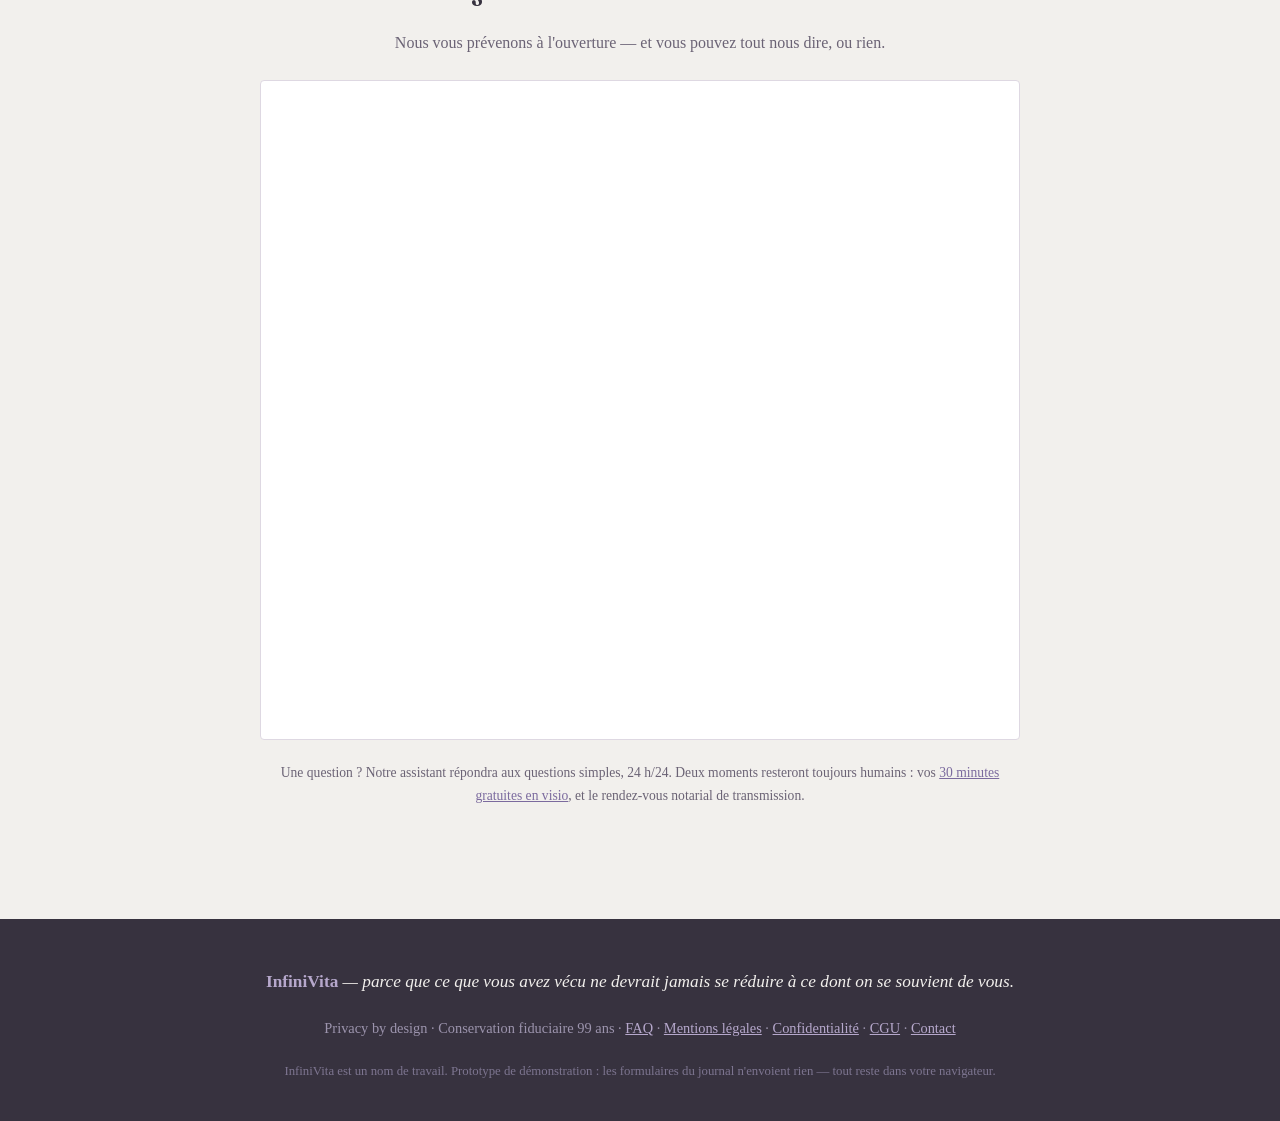
==== commit a9fe165d: "Contact : contact@infinivita.fr partout — mentions légales (3 emplacements), lien Contact dans le fo" ====
--- a/index.html
+++ b/index.html
@@ -7,7 +7,7 @@
 <meta name="robots" content="noindex, nofollow">
 <meta name="description" content="InfiniVita — votre vie, écrite jour après jour. Journal de vie chiffré, daté, transmis selon vos volontés.">
 <title>InfiniVita — Votre vie, écrite jour après jour</title>
-<link rel="stylesheet" href="styles.css?v=10">
+<link rel="stylesheet" href="styles.css?v=11">
 </head>
 <body>
 
@@ -143,10 +143,10 @@
 
 <footer>
   <div class="sig"><strong>InfiniVita</strong> — parce que ce que vous avez vécu ne devrait jamais se réduire à ce dont on se souvient de vous.</div>
-  <div>Privacy by design · Conservation fiduciaire 99 ans · <a href="faq.html">FAQ</a> · <a href="legal.html#mentions">Mentions légales</a> · <a href="legal.html#confidentialite">Confidentialité</a> · <a href="legal.html#cgu">CGU</a></div>
+  <div>Privacy by design · Conservation fiduciaire 99 ans · <a href="faq.html">FAQ</a> · <a href="legal.html#mentions">Mentions légales</a> · <a href="legal.html#confidentialite">Confidentialité</a> · <a href="legal.html#cgu">CGU</a> · <a href="#" data-mail-subject="Contact — InfiniVita">Contact</a></div>
   <div class="worknote">InfiniVita est un nom de travail. Prototype de démonstration : les formulaires du journal n'envoient rien — tout reste dans votre navigateur.</div>
 </footer>
 
-<script src="app.js?v=10"></script>
+<script src="app.js?v=11"></script>
 </body>
 </html>
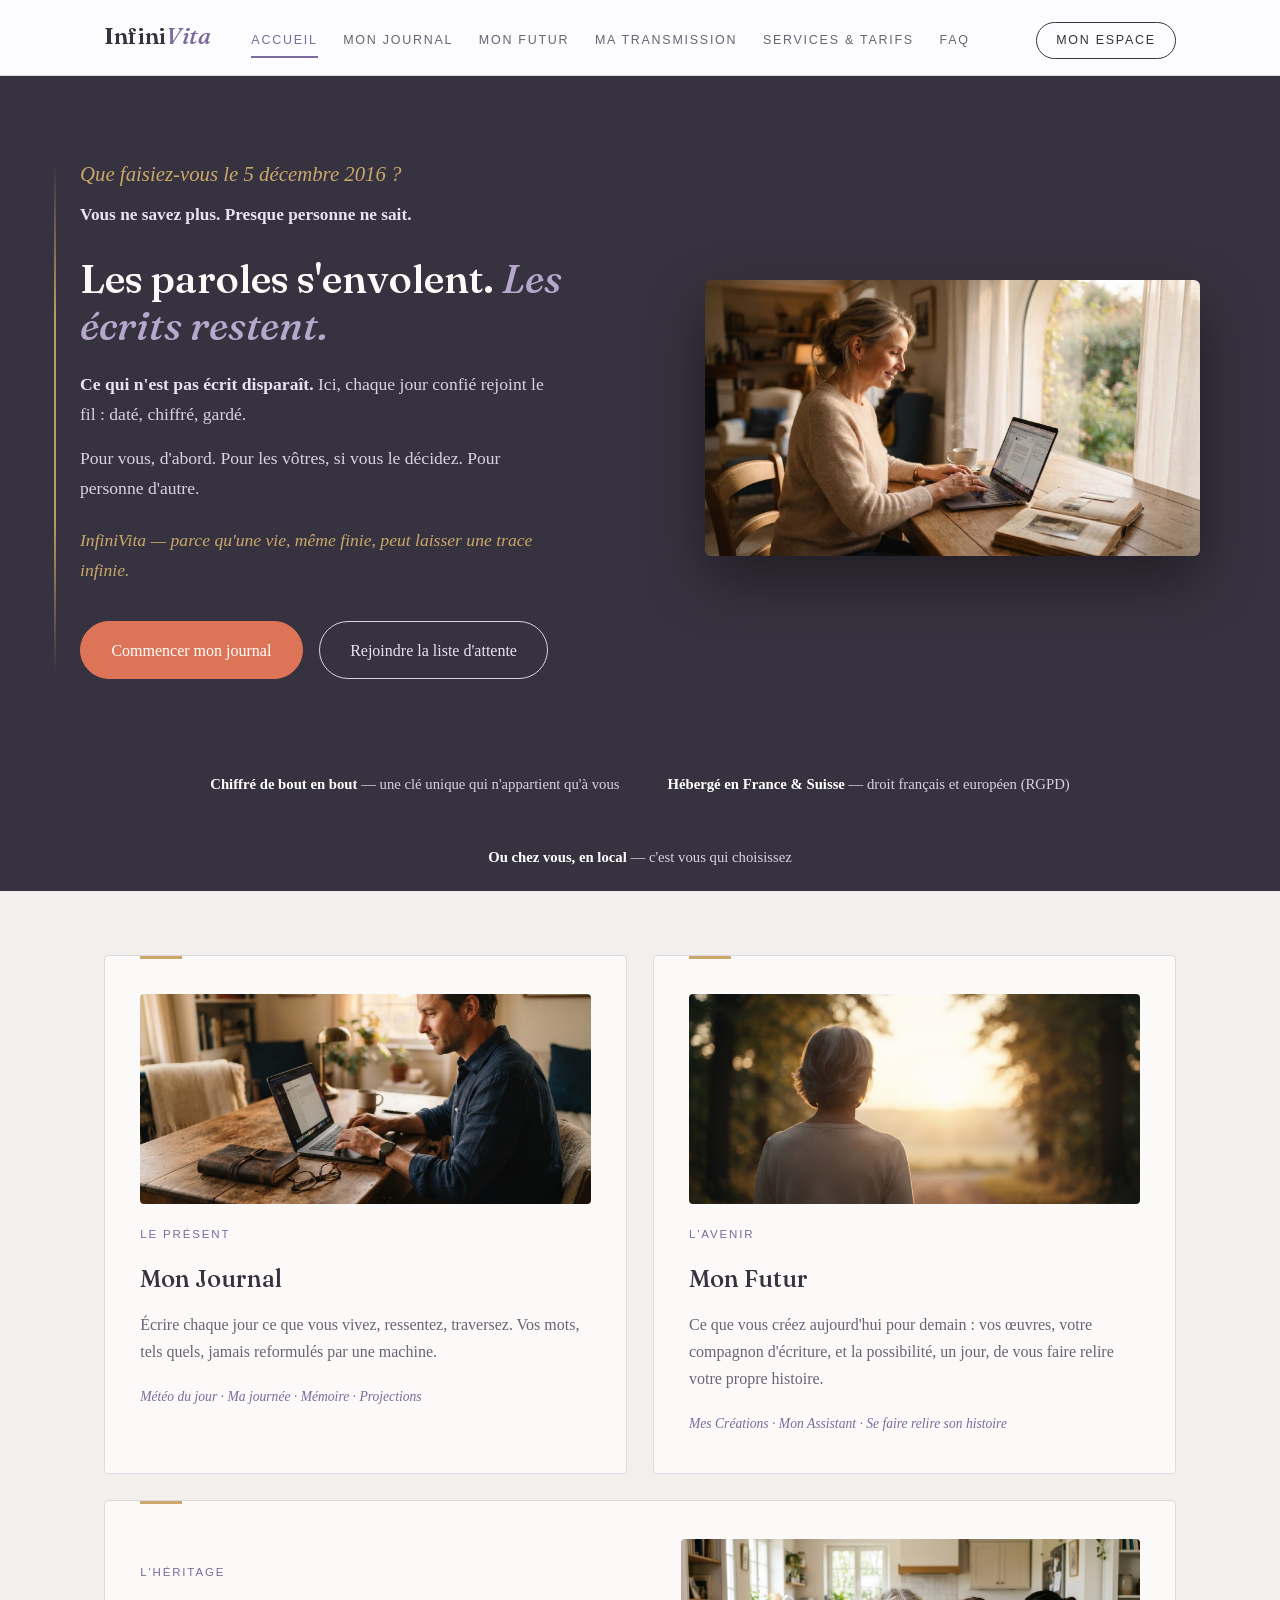
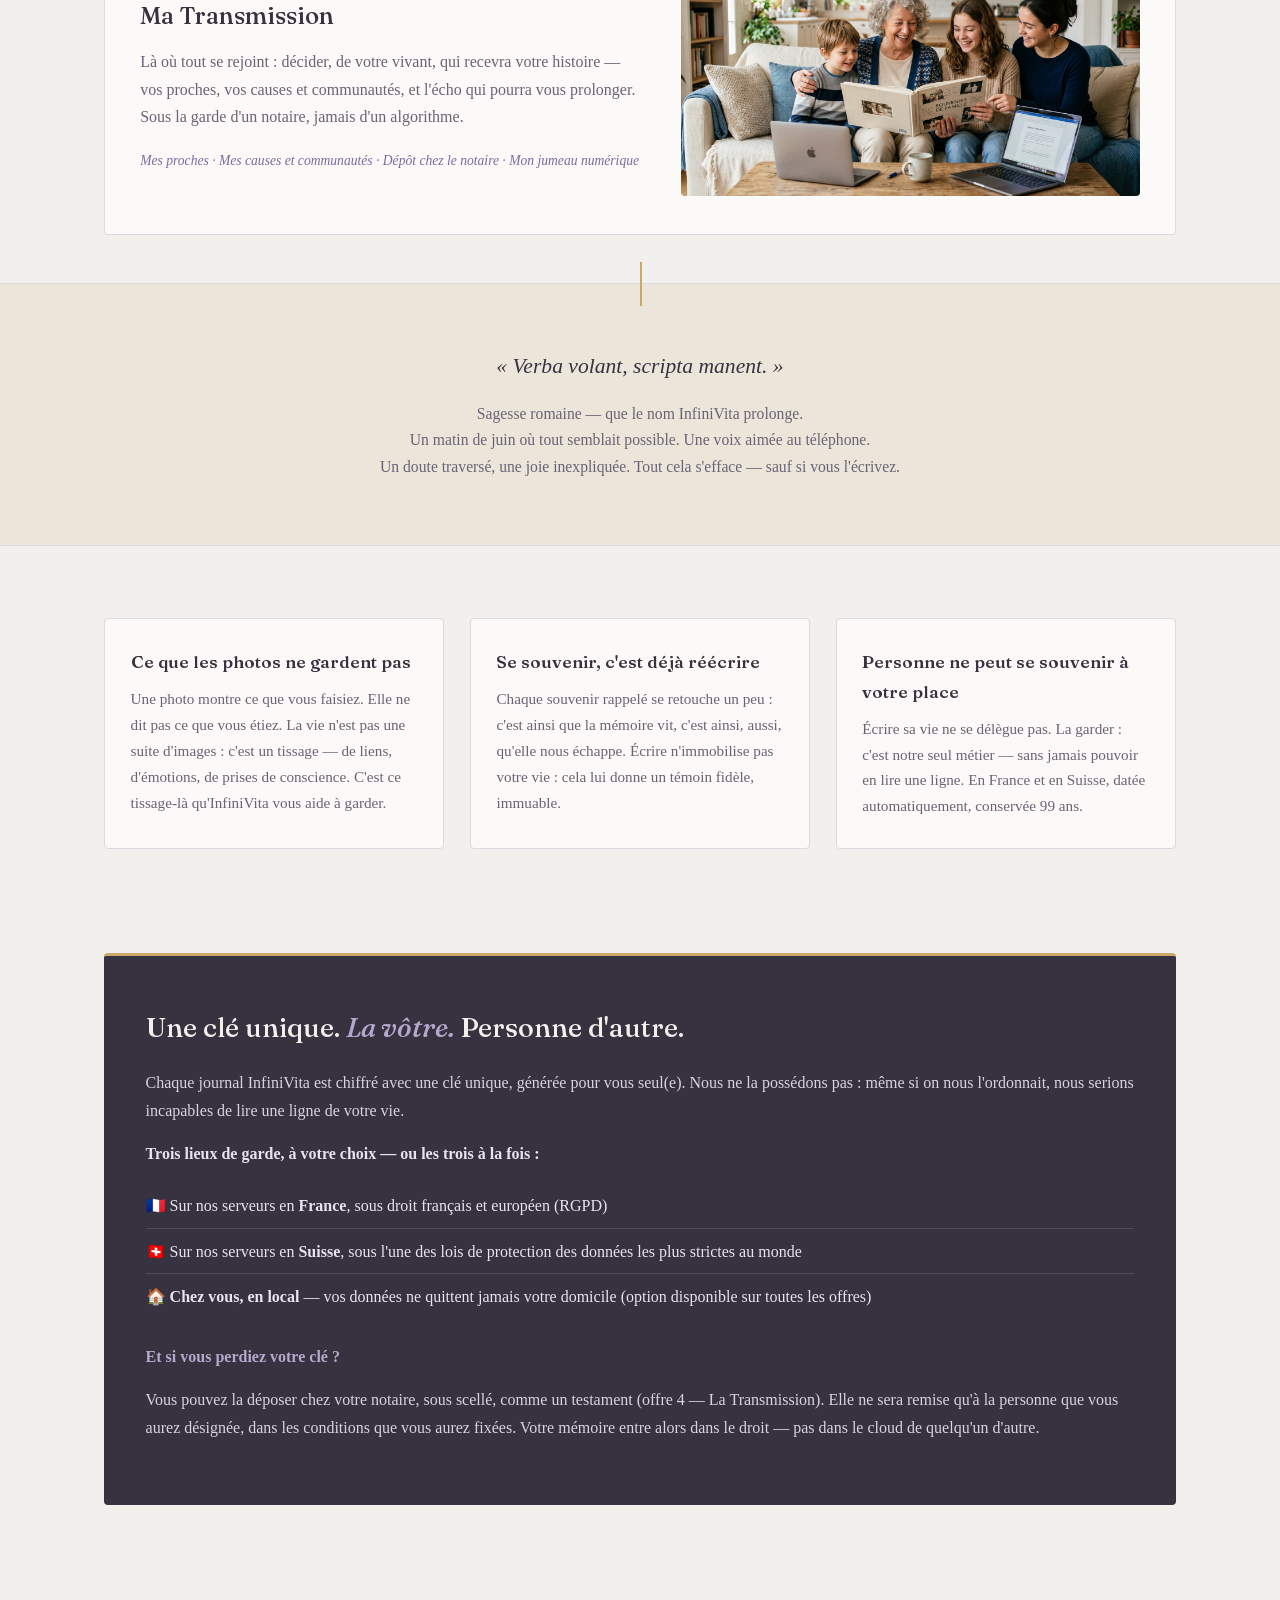
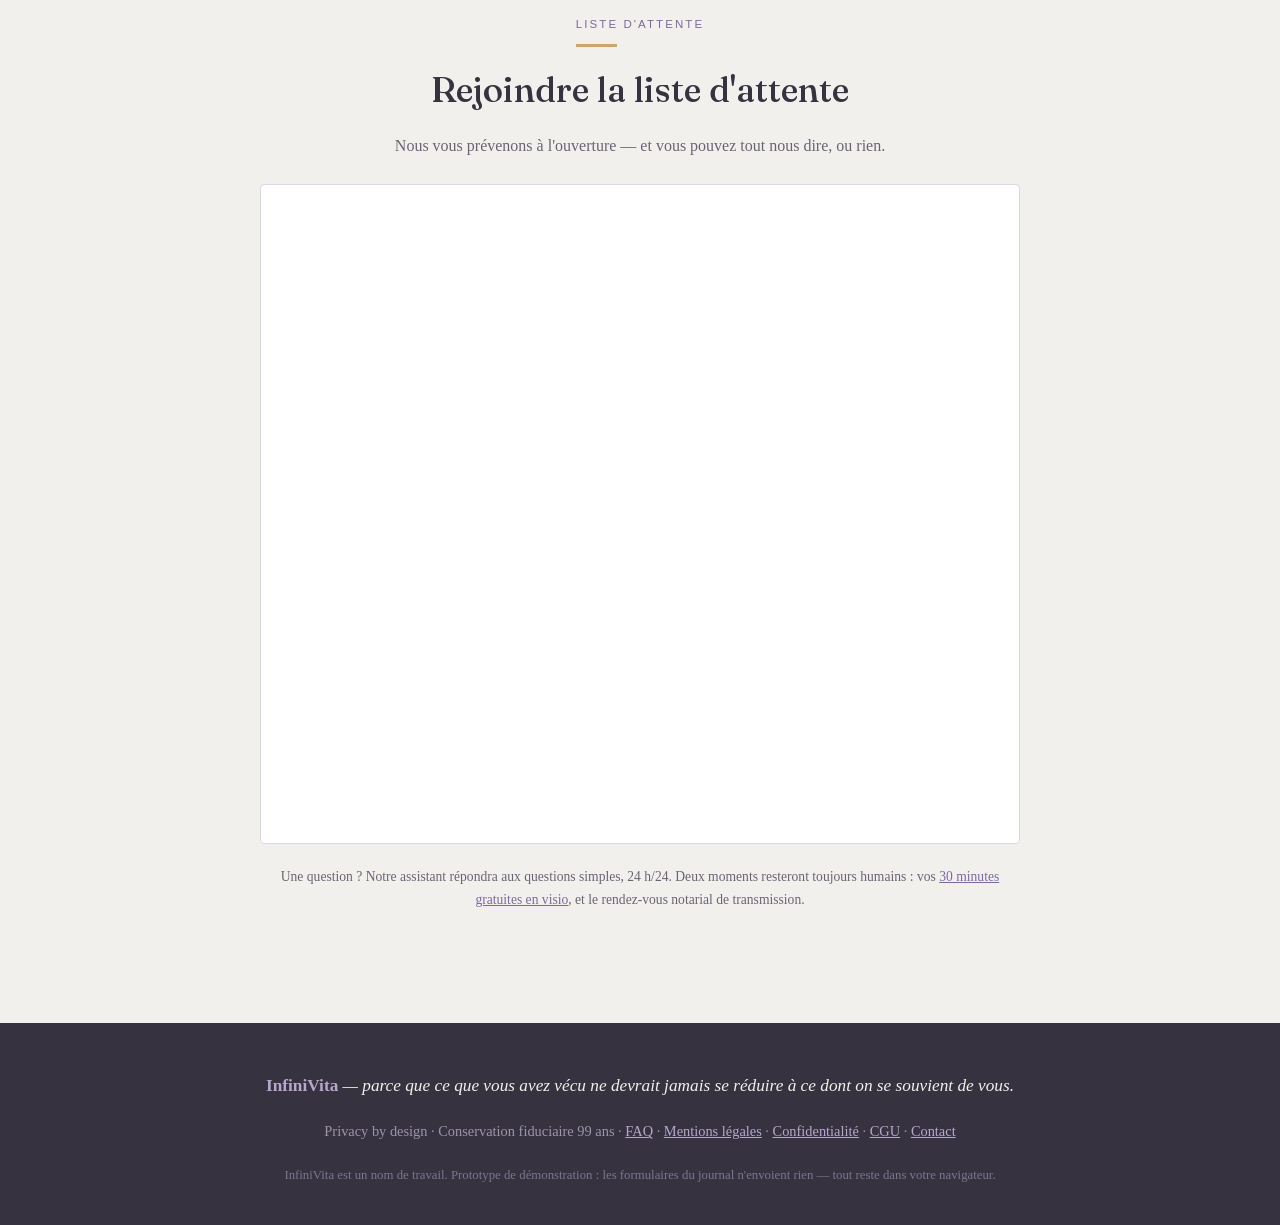
==== commit 9c45536e: "Textes : « Que faisiez-vous le… », titre « Les paroles s'envolent. Les écrits restent. », citation l" ====
--- a/index.html
+++ b/index.html
@@ -29,10 +29,10 @@
 <div class="hero">
   <div class="hero-grid">
     <div class="hero-text">
-      <div class="question">Qu'avez-vous fait le <span id="date-souvenir">12 juillet 2016</span>&nbsp;?</div>
+      <div class="question">Que faisiez-vous le <span id="date-souvenir">12 juillet 2016</span>&nbsp;?</div>
       <p class="reponse">Vous ne savez plus. Presque personne ne sait.</p>
-      <h1>Ce qui n'est pas écrit <em>disparaît</em>.</h1>
-      <p>Ici, chaque jour confié rejoint le fil&nbsp;: daté, chiffré, gardé.</p>
+      <h1>Les paroles s'envolent. <em>Les écrits restent.</em></h1>
+      <p><strong>Ce qui n'est pas écrit disparaît.</strong> Ici, chaque jour confié rejoint le fil&nbsp;: daté, chiffré, gardé.</p>
       <p>Pour vous, d'abord. Pour les vôtres, si vous le décidez. Pour personne d'autre.</p>
       <p class="tagline">InfiniVita — parce qu'une vie, même finie, peut laisser une trace infinie.</p>
       <div class="cta-row">
@@ -85,8 +85,8 @@
 </div>
 
 <div class="quote-strip">
-  « La vie passe. Ce qui est écrit demeure. »
-  <div class="small">Un matin de juin où tout semblait possible. Une voix aimée au téléphone.<br>Un doute traversé, une joie inexpliquée. Tout cela s'efface — sauf si vous l'écrivez.</div>
+  « <em lang="la">Verba volant, scripta manent.</em> »
+  <div class="small">Sagesse romaine — que le nom InfiniVita prolonge.<br>Un matin de juin où tout semblait possible. Une voix aimée au téléphone.<br>Un doute traversé, une joie inexpliquée. Tout cela s'efface — sauf si vous l'écrivez.</div>
 </div>
 
 <div class="wrap">
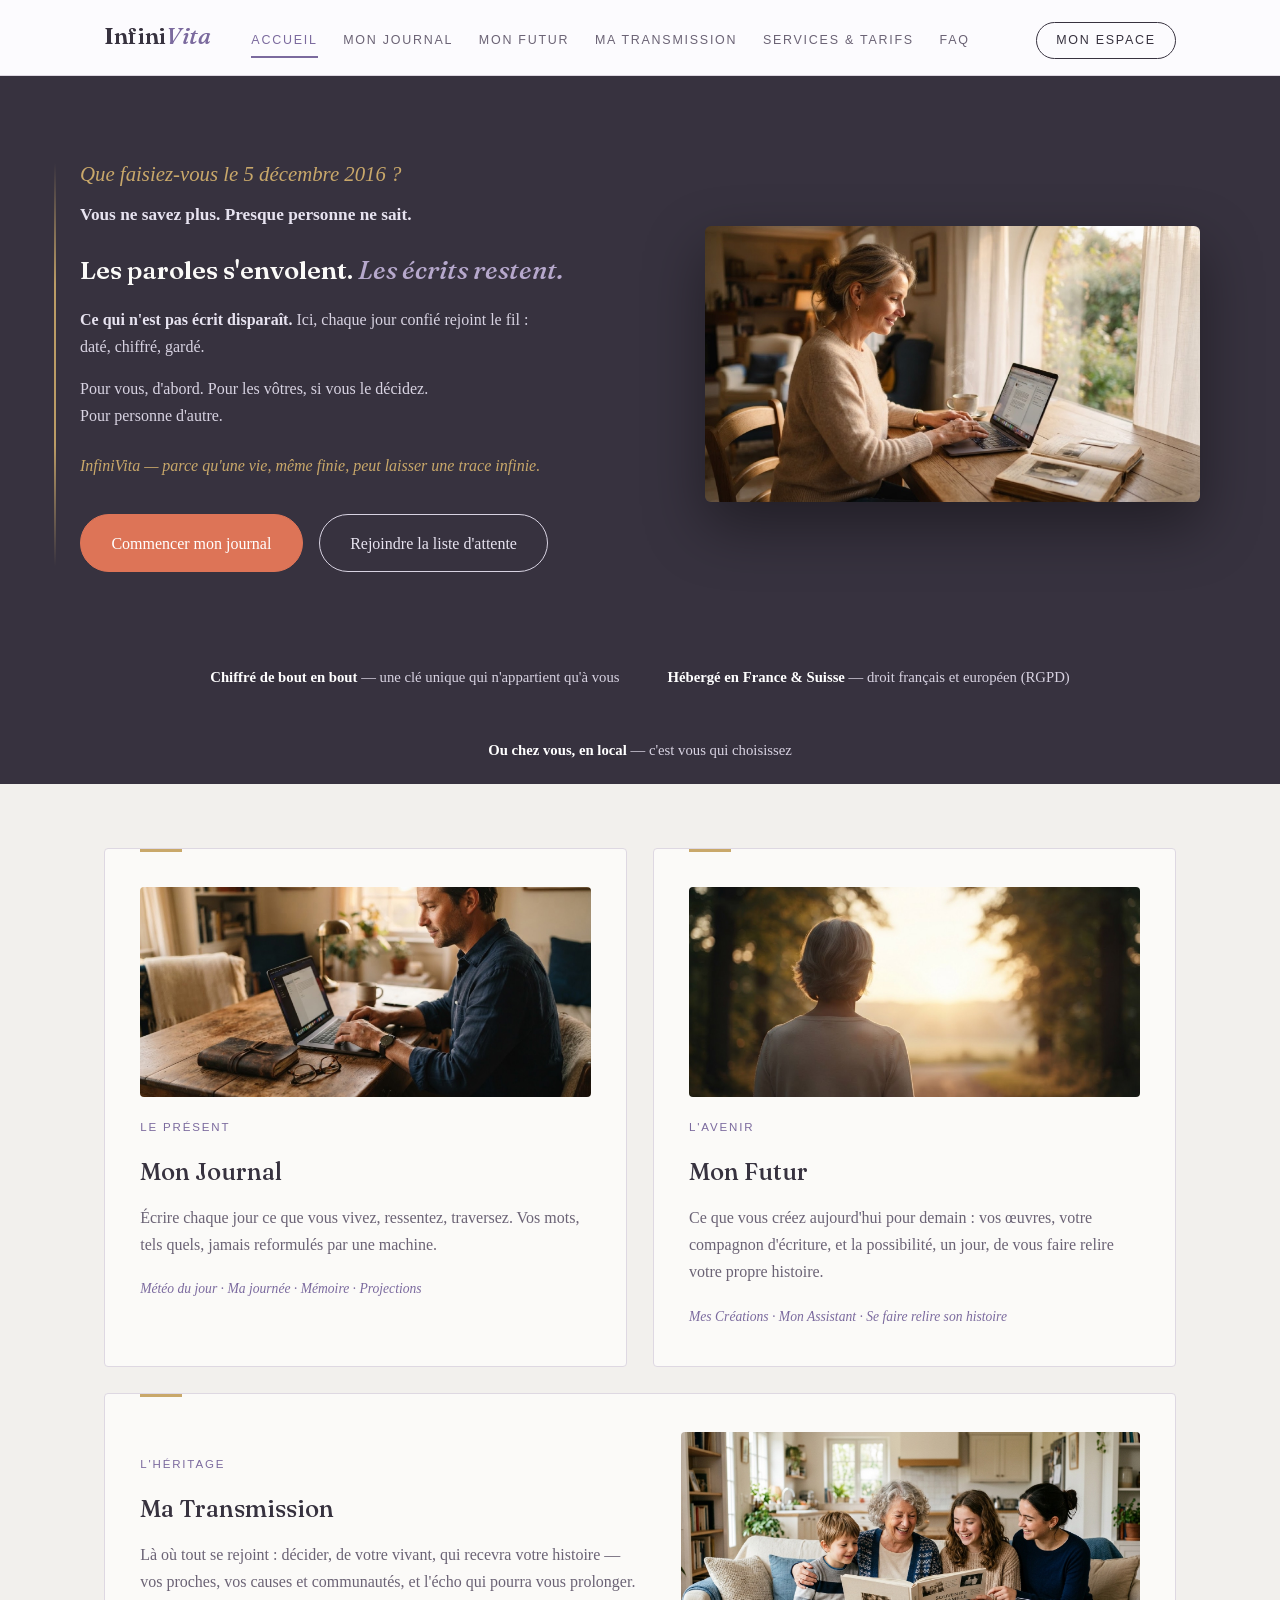
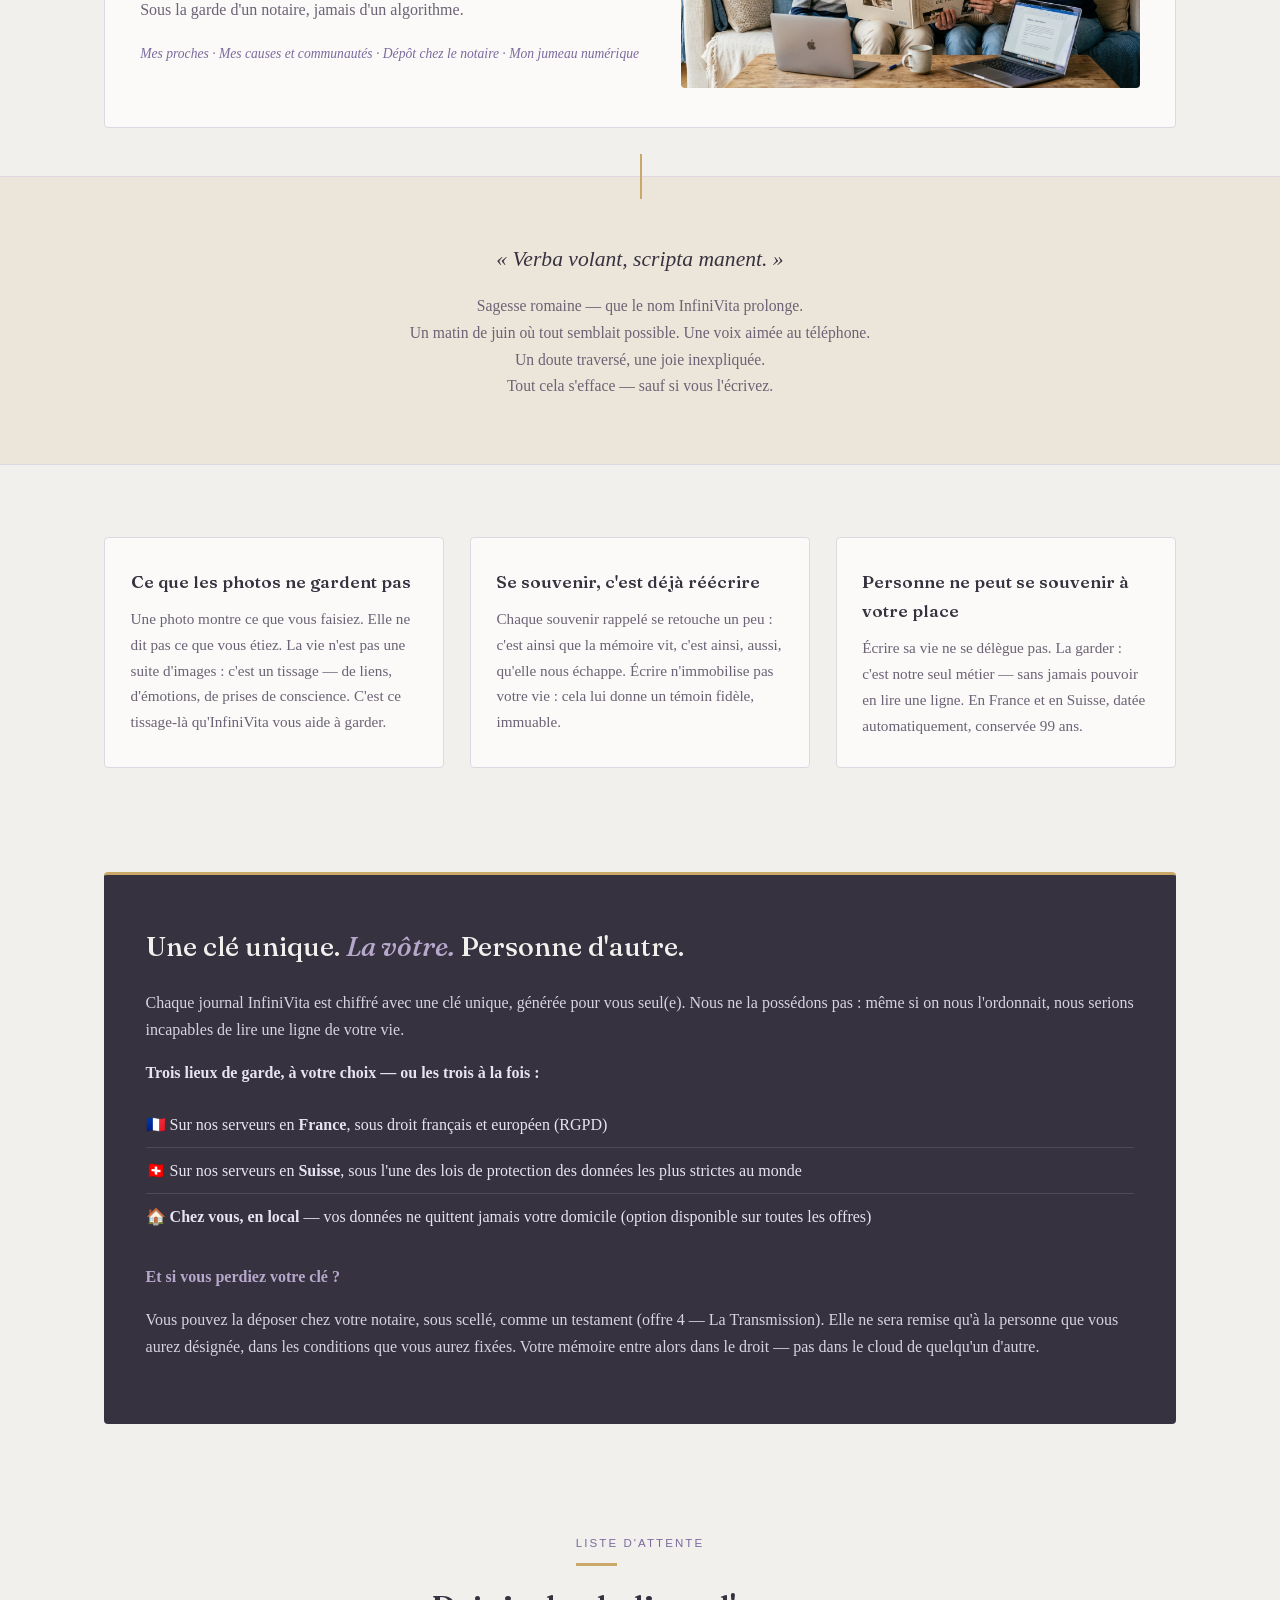
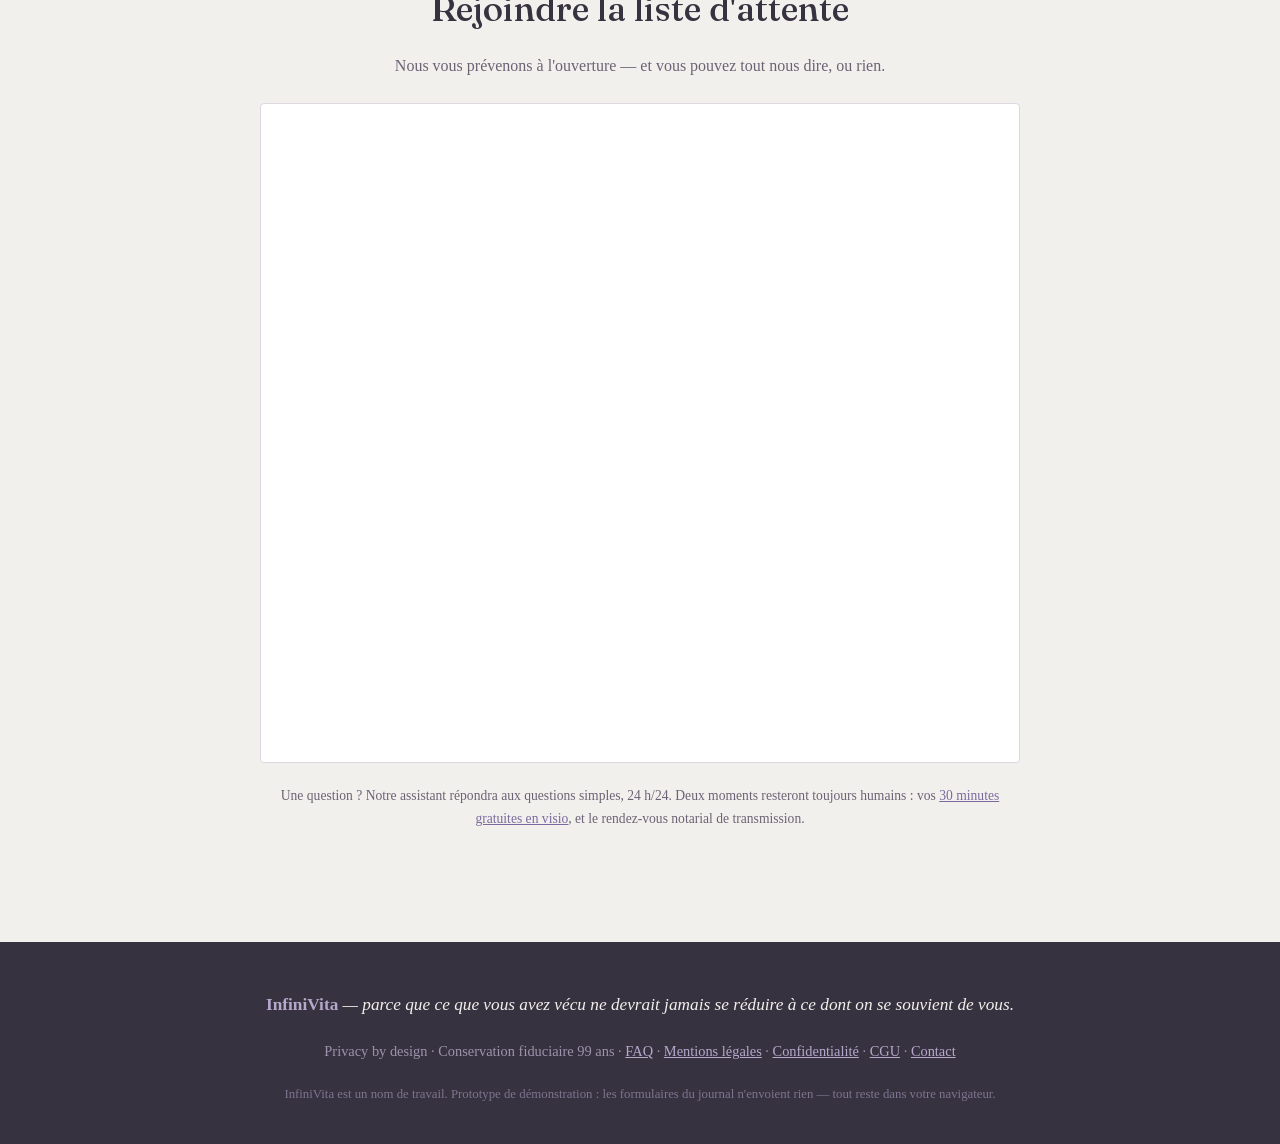
==== commit bd49549e: "Hero : titre sur une seule ligne, retours à la ligne exacts (fil :/daté chiffré gardé ; le décidez./" ====
--- a/index.html
+++ b/index.html
@@ -7,7 +7,7 @@
 <meta name="robots" content="noindex, nofollow">
 <meta name="description" content="InfiniVita — votre vie, écrite jour après jour. Journal de vie chiffré, daté, transmis selon vos volontés.">
 <title>InfiniVita — Votre vie, écrite jour après jour</title>
-<link rel="stylesheet" href="styles.css?v=11">
+<link rel="stylesheet" href="styles.css?v=12">
 </head>
 <body>
 
@@ -32,8 +32,8 @@
       <div class="question">Que faisiez-vous le <span id="date-souvenir">12 juillet 2016</span>&nbsp;?</div>
       <p class="reponse">Vous ne savez plus. Presque personne ne sait.</p>
       <h1>Les paroles s'envolent. <em>Les écrits restent.</em></h1>
-      <p><strong>Ce qui n'est pas écrit disparaît.</strong> Ici, chaque jour confié rejoint le fil&nbsp;: daté, chiffré, gardé.</p>
-      <p>Pour vous, d'abord. Pour les vôtres, si vous le décidez. Pour personne d'autre.</p>
+      <p><strong>Ce qui n'est pas écrit disparaît.</strong> Ici, chaque jour confié rejoint le fil&nbsp;:<br class="br-desk">daté, chiffré, gardé.</p>
+      <p>Pour vous, d'abord. Pour les vôtres, si vous le décidez.<br class="br-desk">Pour personne d'autre.</p>
       <p class="tagline">InfiniVita — parce qu'une vie, même finie, peut laisser une trace infinie.</p>
       <div class="cta-row">
         <a class="btn" href="journal.html">Commencer mon journal</a>
@@ -86,7 +86,7 @@
 
 <div class="quote-strip">
   « <em lang="la">Verba volant, scripta manent.</em> »
-  <div class="small">Sagesse romaine — que le nom InfiniVita prolonge.<br>Un matin de juin où tout semblait possible. Une voix aimée au téléphone.<br>Un doute traversé, une joie inexpliquée. Tout cela s'efface — sauf si vous l'écrivez.</div>
+  <div class="small">Sagesse romaine — que le nom InfiniVita prolonge.<br>Un matin de juin où tout semblait possible. Une voix aimée au téléphone.<br>Un doute traversé, une joie inexpliquée.<br>Tout cela s'efface — sauf si vous l'écrivez.</div>
 </div>
 
 <div class="wrap">
@@ -147,6 +147,6 @@
   <div class="worknote">InfiniVita est un nom de travail. Prototype de démonstration : les formulaires du journal n'envoient rien — tout reste dans votre navigateur.</div>
 </footer>
 
-<script src="app.js?v=11"></script>
+<script src="app.js?v=12"></script>
 </body>
 </html>
--- a/styles.css
+++ b/styles.css
@@ -104,11 +104,12 @@
   color: var(--on-dark-strong); font-weight: 600; font-size: 1.08rem; margin-bottom: 1.6rem;
 }
 .hero h1 {
-  font-size: clamp(1.7rem, 3.8vw, 2.5rem); line-height: 1.18; font-weight: 550;
-  margin-bottom: 1.3rem; color: var(--white);
-}
+  font-size: clamp(1.35rem, 2vw, 1.72rem); line-height: 1.2; font-weight: 600;
+  margin-bottom: 1.3rem; color: var(--white); white-space: nowrap;
+}
+@media (max-width: 900px) { .hero h1 { white-space: normal; font-size: clamp(1.4rem, 4.5vw, 1.9rem); } .hero br.br-desk { display: none; } }
 .hero h1 em { color: var(--amethyste-soft); }
-.hero p { color: var(--on-dark); font-size: 1.1rem; margin-bottom: 0.9rem; max-width: 54ch; }
+.hero p { color: var(--on-dark); font-size: 1rem; margin-bottom: 0.9rem; }
 .hero p strong { color: var(--on-dark-strong); }
 .hero .tagline { font-style: italic; color: var(--or); margin-top: 1.4rem; }
 .hero-illus img {
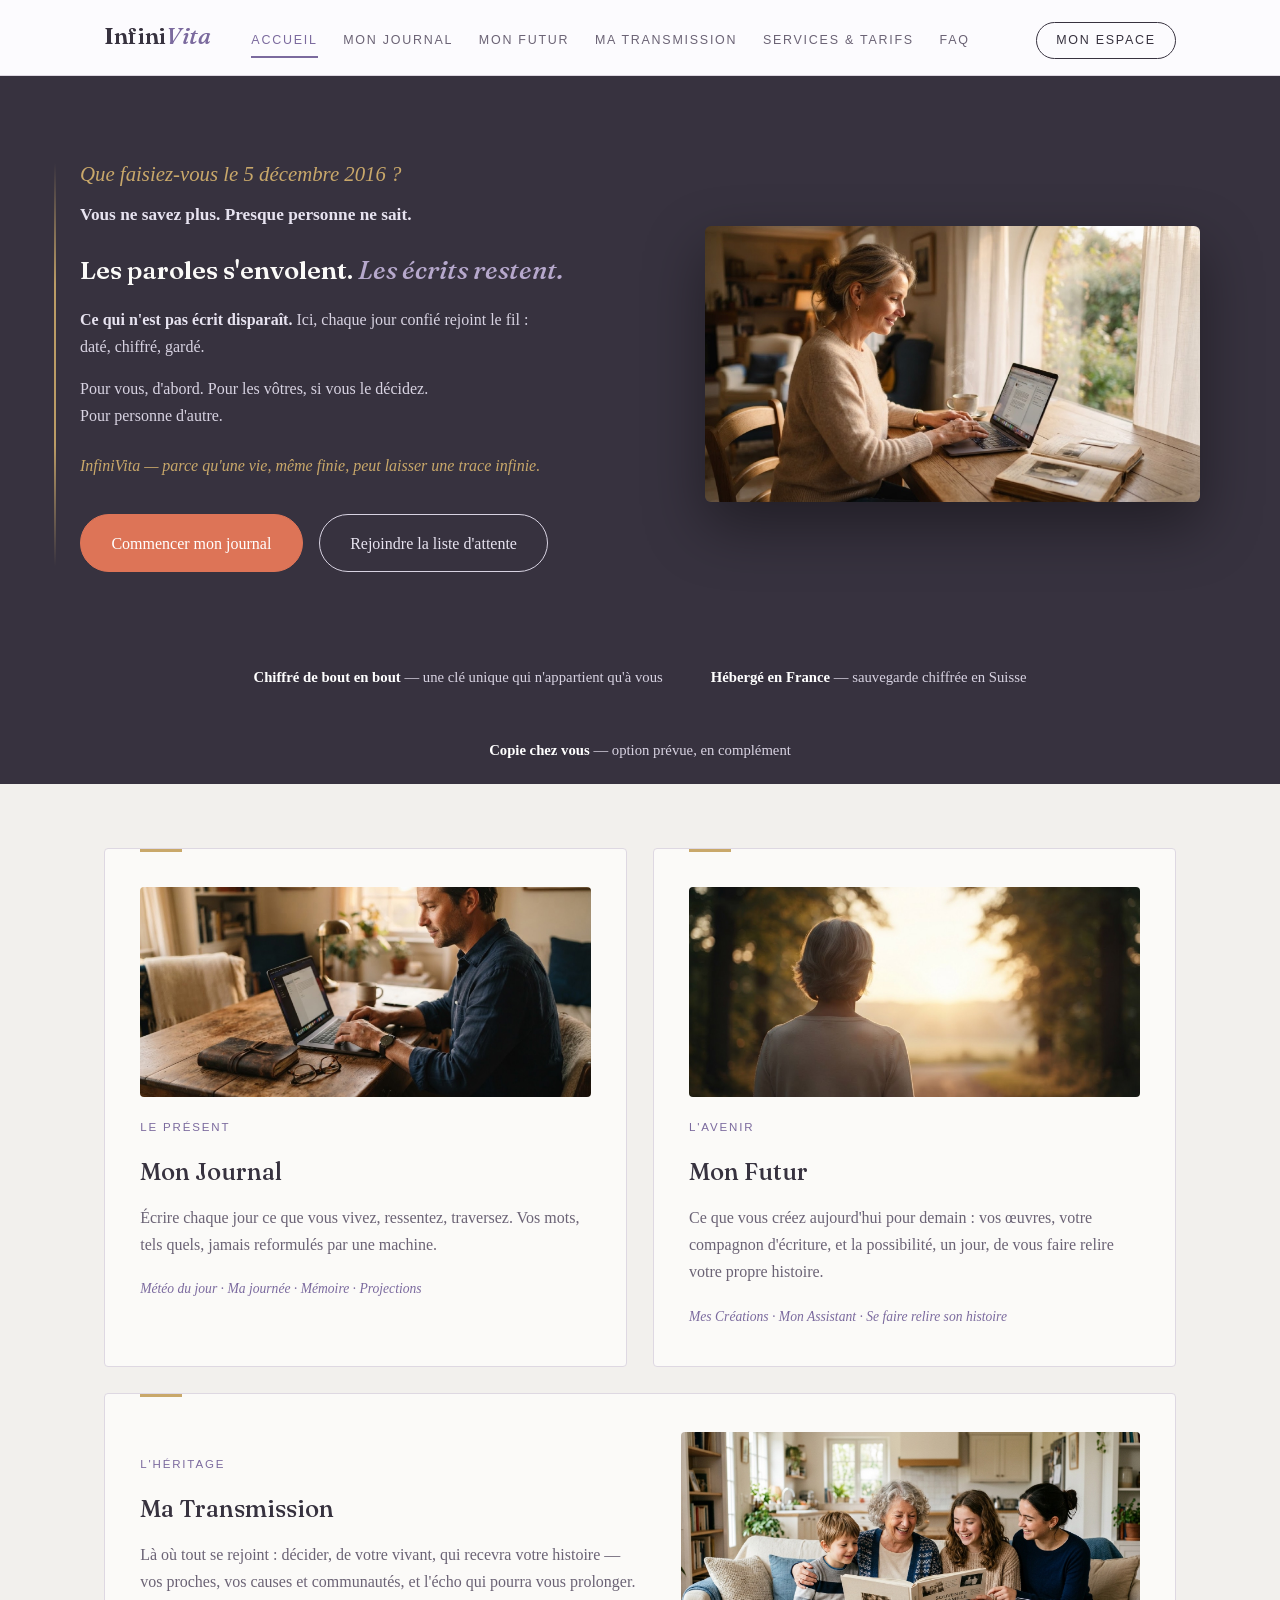
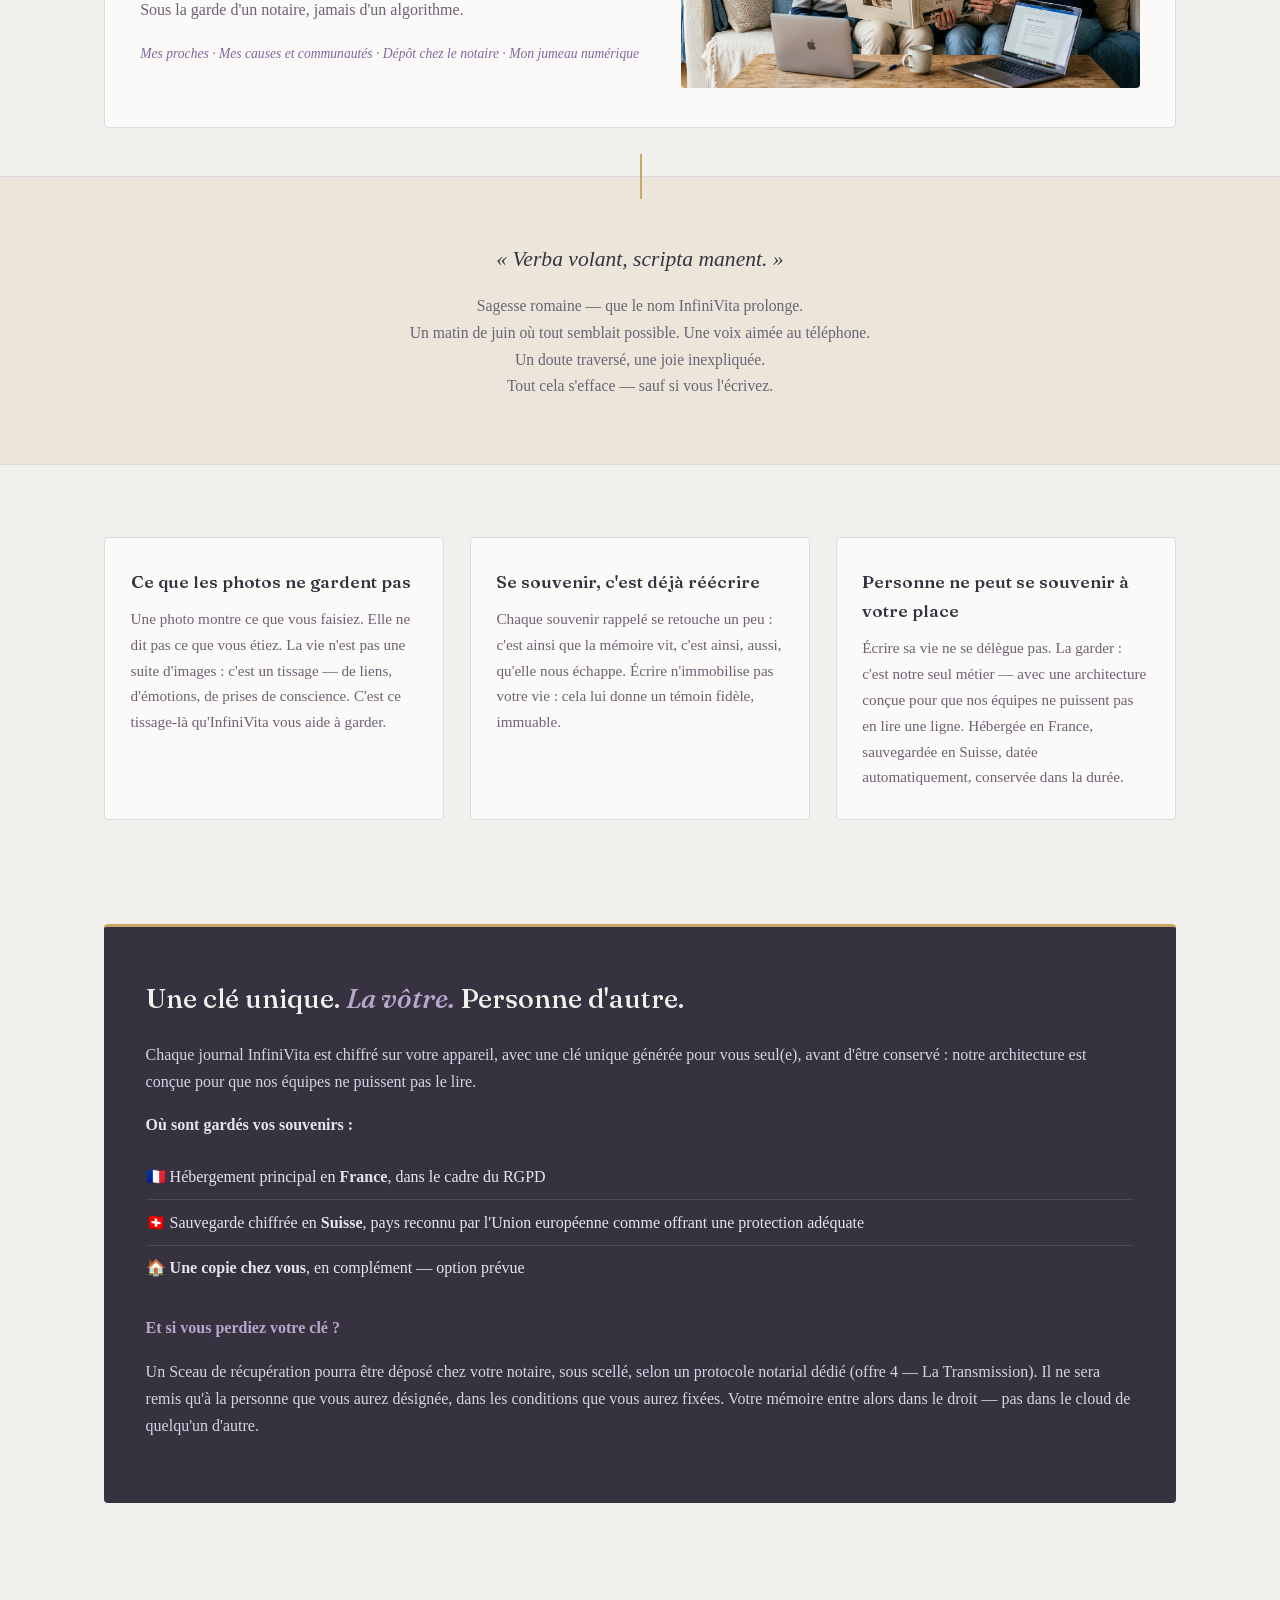
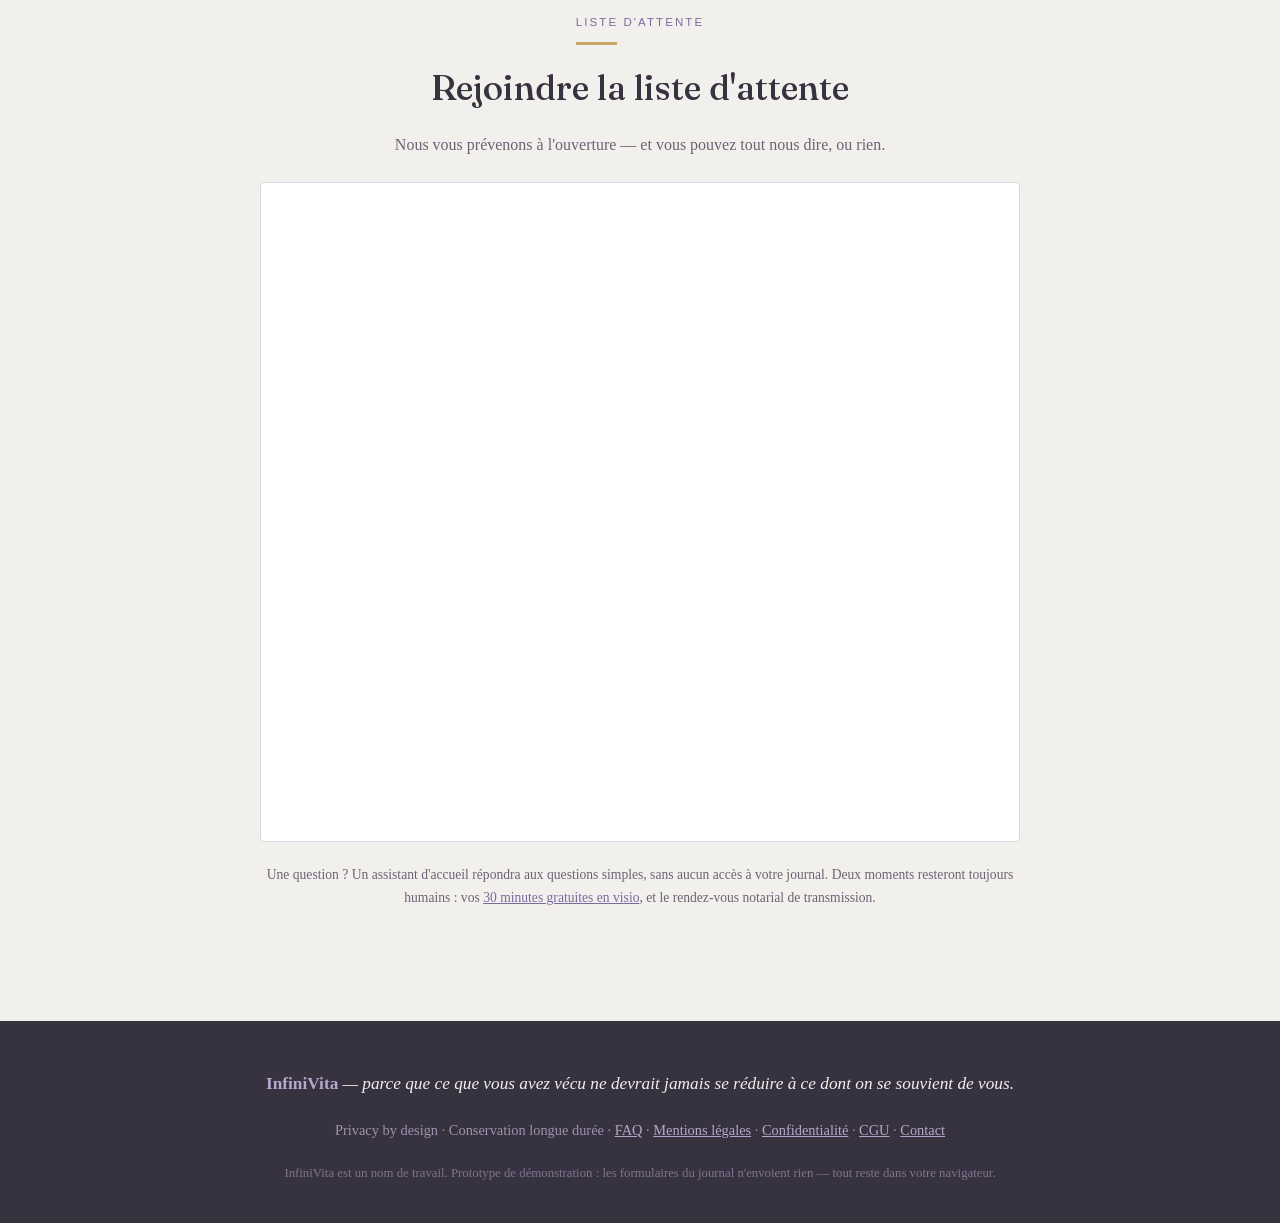
==== commit 55d29950: "Corrections de texte (pré-audit 15/09/2026) : index.html Updated hosting and data protection details" ====
--- a/index.html
+++ b/index.html
@@ -49,8 +49,8 @@
 <div class="trust">
   <div class="trust-inner">
     <div><strong>Chiffré de bout en bout</strong> <span>— une clé unique qui n'appartient qu'à vous</span></div>
-    <div><strong>Hébergé en France &amp; Suisse</strong> <span>— droit français et européen (RGPD)</span></div>
-    <div><strong>Ou chez vous, en local</strong> <span>— c'est vous qui choisissez</span></div>
+    <div><strong>Hébergé en France</strong> <span>— sauvegarde chiffrée en Suisse</span></div>
+    <div><strong>Copie chez vous</strong> <span>— option prévue, en complément</span></div>
   </div>
 </div>
 
@@ -102,22 +102,22 @@
       </div>
       <div class="cell">
         <h4>Personne ne peut se souvenir à votre place</h4>
-        <p>Écrire sa vie ne se délègue pas. La garder : c'est notre seul métier — sans jamais pouvoir en lire une ligne. En France et en Suisse, datée automatiquement, conservée 99 ans.</p>
+        <p>Écrire sa vie ne se délègue pas. La garder : c'est notre seul métier — avec une architecture conçue pour que nos équipes ne puissent pas en lire une ligne. Hébergée en France, sauvegardée en Suisse, datée automatiquement, conservée dans la durée.</p>
       </div>
     </div>
   </section>
 
   <div class="vault reveal">
     <h2>Une clé unique. <em>La vôtre.</em> Personne d'autre.</h2>
-    <p>Chaque journal InfiniVita est chiffré avec une clé unique, générée pour vous seul(e). Nous ne la possédons pas : même si on nous l'ordonnait, nous serions incapables de lire une ligne de votre vie.</p>
-    <p><strong style="color:var(--on-dark-strong)">Trois lieux de garde, à votre choix — ou les trois à la fois :</strong></p>
+    <p>Chaque journal InfiniVita est chiffré sur votre appareil, avec une clé unique générée pour vous seul(e), avant d'être conservé : notre architecture est conçue pour que nos équipes ne puissent pas le lire.</p>
+    <p><strong style="color:var(--on-dark-strong)">Où sont gardés vos souvenirs :</strong></p>
     <ul>
-      <li>🇫🇷 Sur nos serveurs en <strong>France</strong>, sous droit français et européen (RGPD)</li>
-      <li>🇨🇭 Sur nos serveurs en <strong>Suisse</strong>, sous l'une des lois de protection des données les plus strictes au monde</li>
-      <li>🏠 <strong>Chez vous, en local</strong> — vos données ne quittent jamais votre domicile (option disponible sur toutes les offres)</li>
+      <li>🇫🇷 Hébergement principal en <strong>France</strong>, dans le cadre du RGPD</li>
+      <li>🇨🇭 Sauvegarde chiffrée en <strong>Suisse</strong>, pays reconnu par l'Union européenne comme offrant une protection adéquate</li>
+      <li>🏠 <strong>Une copie chez vous</strong>, en complément — option prévue</li>
     </ul>
     <p class="key-q">Et si vous perdiez votre clé ?</p>
-    <p>Vous pouvez la déposer chez votre notaire, sous scellé, comme un testament (offre 4 — La Transmission). Elle ne sera remise qu'à la personne que vous aurez désignée, dans les conditions que vous aurez fixées. Votre mémoire entre alors dans le droit — pas dans le cloud de quelqu'un d'autre.</p>
+    <p>Un Sceau de récupération pourra être déposé chez votre notaire, sous scellé, selon un protocole notarial dédié (offre 4 — La Transmission). Il ne sera remis qu'à la personne que vous aurez désignée, dans les conditions que vous aurez fixées. Votre mémoire entre alors dans le droit — pas dans le cloud de quelqu'un d'autre.</p>
   </div>
 
   <section class="block narrow" style="text-align:center;" id="liste-attente">
@@ -137,13 +137,13 @@
       <p class="hint" style="text-align:center;">Vos coordonnées ne servent qu'à vous prévenir de l'ouverture — jamais revendues, jamais partagées. <a href="legal.html#confidentialite" style="color:var(--amethyste);">Politique de confidentialité</a></p>
     </div>
 
-    <p class="hint">Une question ? Notre assistant répondra aux questions simples, 24 h/24. Deux moments resteront toujours humains : vos <a href="https://calendly.com/larisa-kr-interargus/30min" target="_blank" rel="noopener" style="color:var(--amethyste);">30 minutes gratuites en visio</a>, et le rendez-vous notarial de transmission.</p>
+    <p class="hint">Une question ? Un assistant d'accueil répondra aux questions simples, sans aucun accès à votre journal. Deux moments resteront toujours humains : vos <a href="https://calendly.com/larisa-kr-interargus/30min" target="_blank" rel="noopener" style="color:var(--amethyste);">30 minutes gratuites en visio</a>, et le rendez-vous notarial de transmission.</p>
   </section>
 </div>
 
 <footer>
   <div class="sig"><strong>InfiniVita</strong> — parce que ce que vous avez vécu ne devrait jamais se réduire à ce dont on se souvient de vous.</div>
-  <div>Privacy by design · Conservation fiduciaire 99 ans · <a href="faq.html">FAQ</a> · <a href="legal.html#mentions">Mentions légales</a> · <a href="legal.html#confidentialite">Confidentialité</a> · <a href="legal.html#cgu">CGU</a> · <a href="#" data-mail-subject="Contact — InfiniVita">Contact</a></div>
+  <div>Privacy by design · Conservation longue durée · <a href="faq.html">FAQ</a> · <a href="legal.html#mentions">Mentions légales</a> · <a href="legal.html#confidentialite">Confidentialité</a> · <a href="legal.html#cgu">CGU</a> · <a href="#" data-mail-subject="Contact — InfiniVita">Contact</a></div>
   <div class="worknote">InfiniVita est un nom de travail. Prototype de démonstration : les formulaires du journal n'envoient rien — tout reste dans votre navigateur.</div>
 </footer>
 
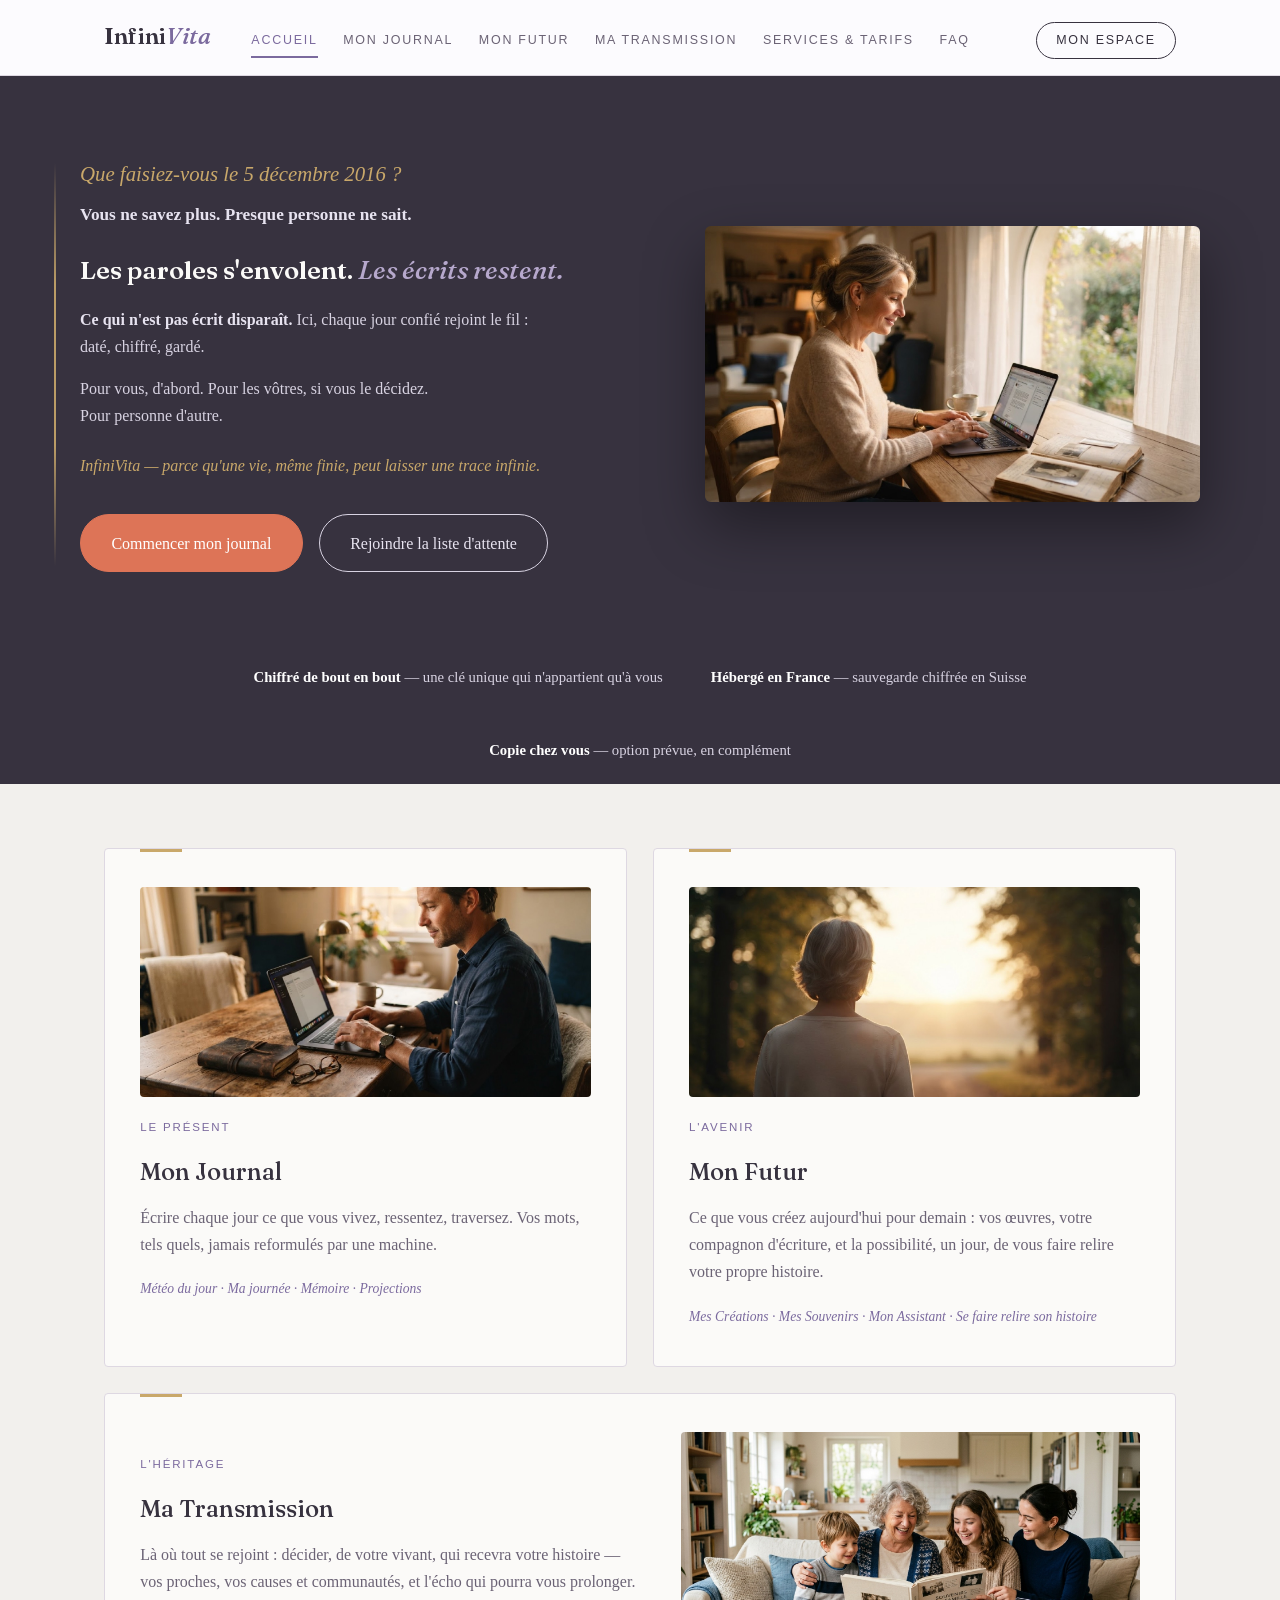
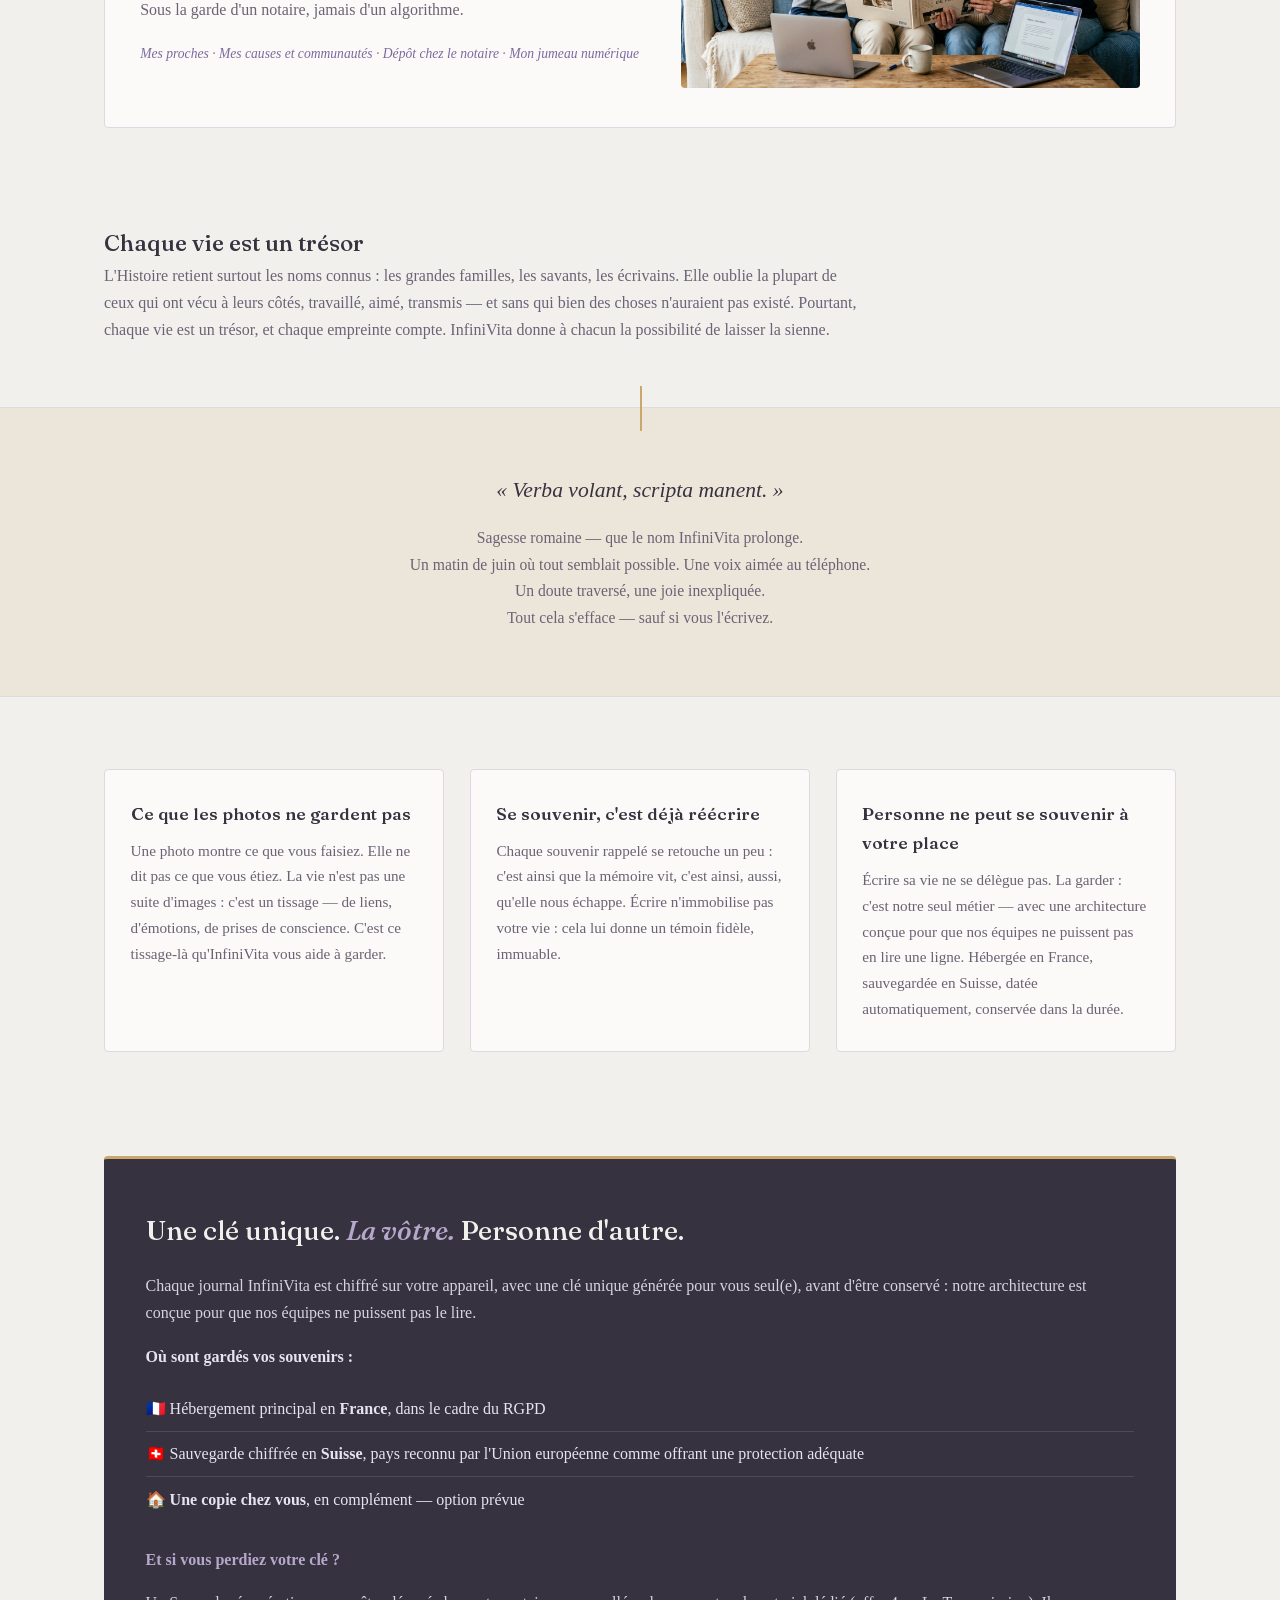
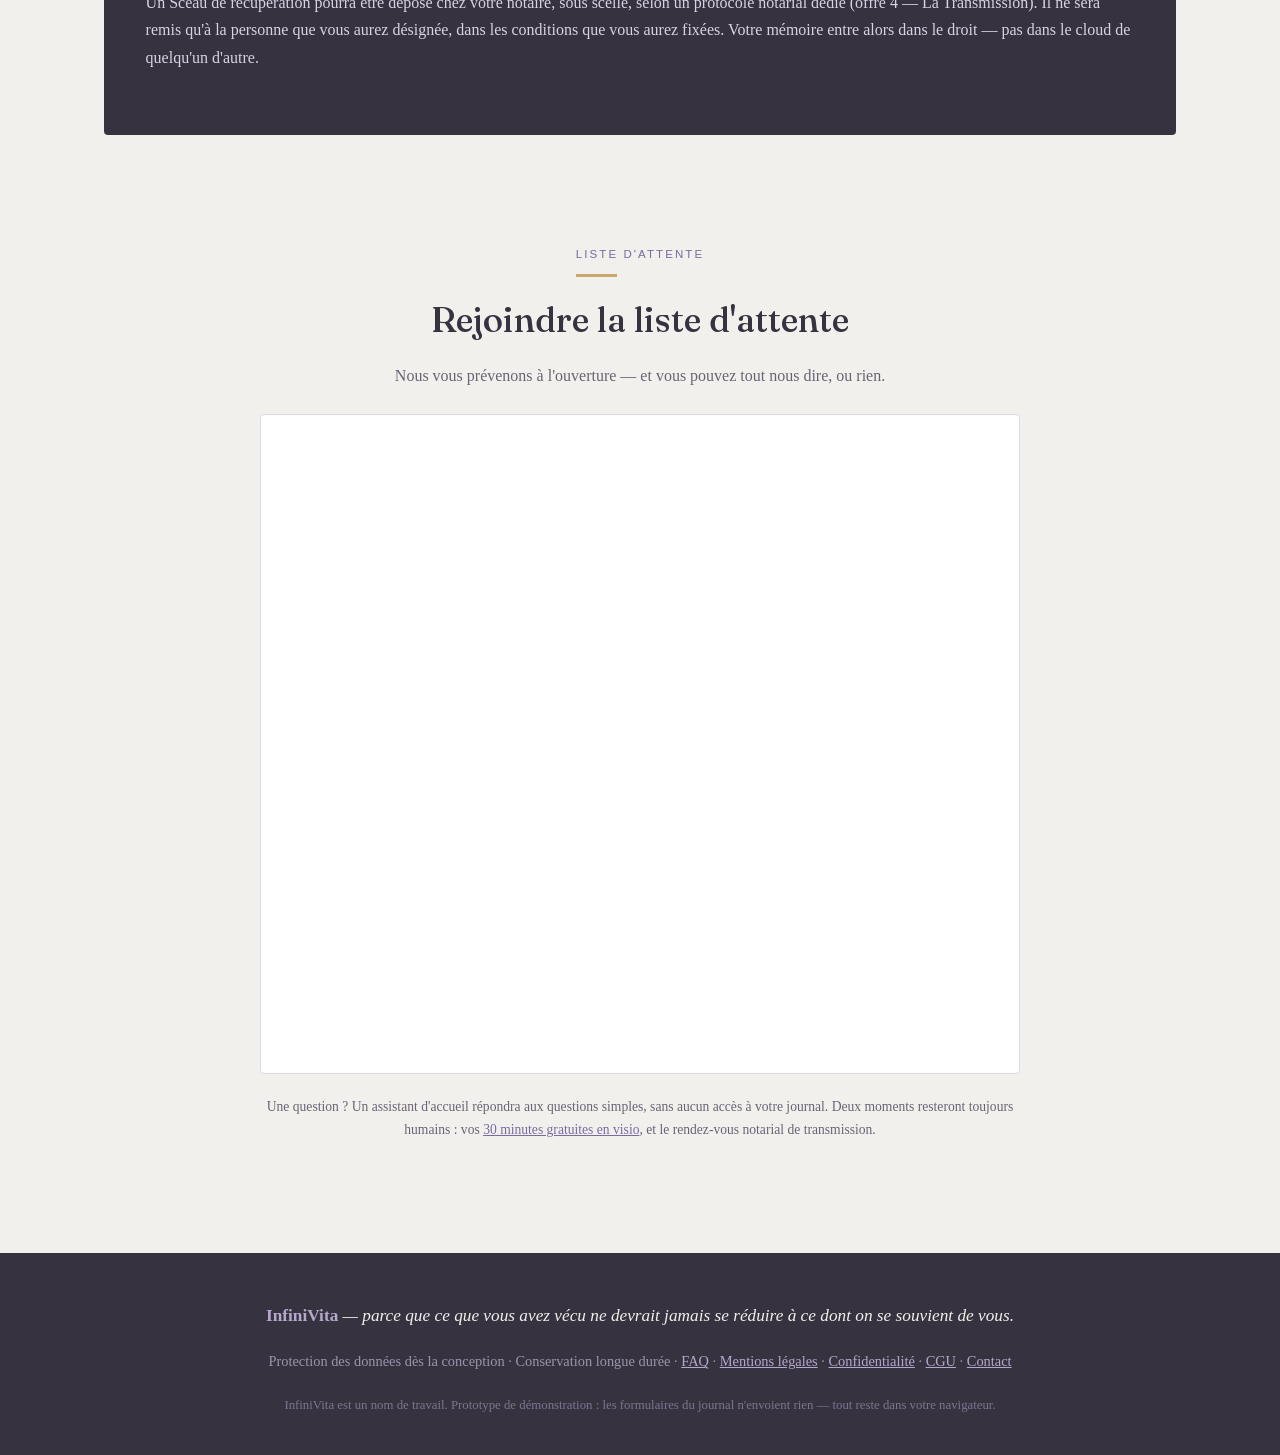
==== commit eb5cff5e: "Update footer and add new section in index.html" ====
--- a/index.html
+++ b/index.html
@@ -68,7 +68,7 @@
       <div class="kicker">L'avenir</div>
       <h3>Mon Futur</h3>
       <p>Ce que vous créez aujourd'hui pour demain : vos œuvres, votre compagnon d'écriture, et la possibilité, un jour, de vous faire relire votre propre histoire.</p>
-      <div class="sub">Mes Créations · Mon Assistant · Se faire relire son histoire</div>
+      <div class="sub">Mes Créations · Mes Souvenirs · Mon Assistant · Se faire relire son histoire</div>
     </a>
     <a class="card full reveal" href="transmission.html">
       <div class="split">
@@ -82,6 +82,15 @@
       </div>
     </a>
   </div>
+</div>
+
+<div class="wrap">
+  <section class="block reveal">
+    <div class="narrow prose">
+      <h3>Chaque vie est un trésor</h3>
+      <p>L'Histoire retient surtout les noms connus : les grandes familles, les savants, les écrivains. Elle oublie la plupart de ceux qui ont vécu à leurs côtés, travaillé, aimé, transmis — et sans qui bien des choses n'auraient pas existé. Pourtant, chaque vie est un trésor, et chaque empreinte compte. InfiniVita donne à chacun la possibilité de laisser la sienne.</p>
+    </div>
+  </section>
 </div>
 
 <div class="quote-strip">
@@ -143,7 +152,7 @@
 
 <footer>
   <div class="sig"><strong>InfiniVita</strong> — parce que ce que vous avez vécu ne devrait jamais se réduire à ce dont on se souvient de vous.</div>
-  <div>Privacy by design · Conservation longue durée · <a href="faq.html">FAQ</a> · <a href="legal.html#mentions">Mentions légales</a> · <a href="legal.html#confidentialite">Confidentialité</a> · <a href="legal.html#cgu">CGU</a> · <a href="#" data-mail-subject="Contact — InfiniVita">Contact</a></div>
+  <div>Protection des données dès la conception · Conservation longue durée · <a href="faq.html">FAQ</a> · <a href="legal.html#mentions">Mentions légales</a> · <a href="legal.html#confidentialite">Confidentialité</a> · <a href="legal.html#cgu">CGU</a> · <a href="#" data-mail-subject="Contact — InfiniVita">Contact</a></div>
   <div class="worknote">InfiniVita est un nom de travail. Prototype de démonstration : les formulaires du journal n'envoient rien — tout reste dans votre navigateur.</div>
 </footer>
 
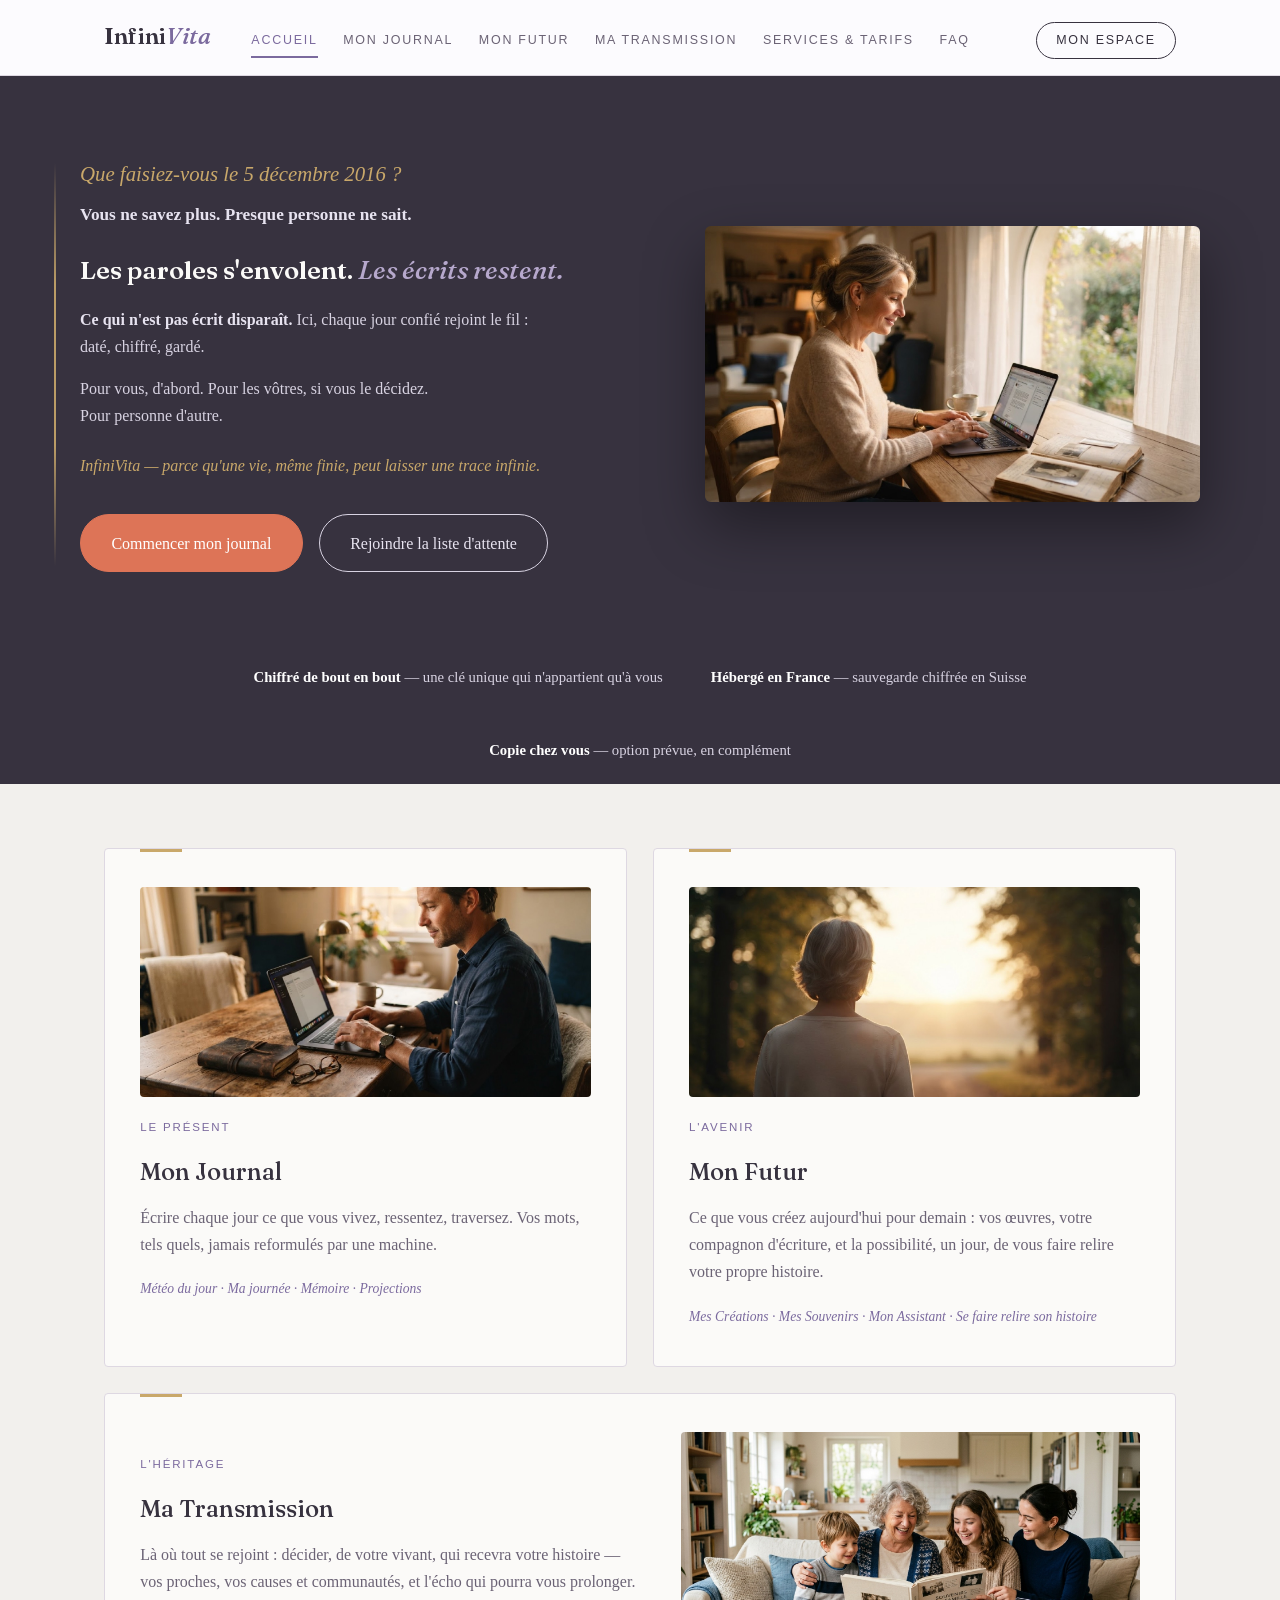
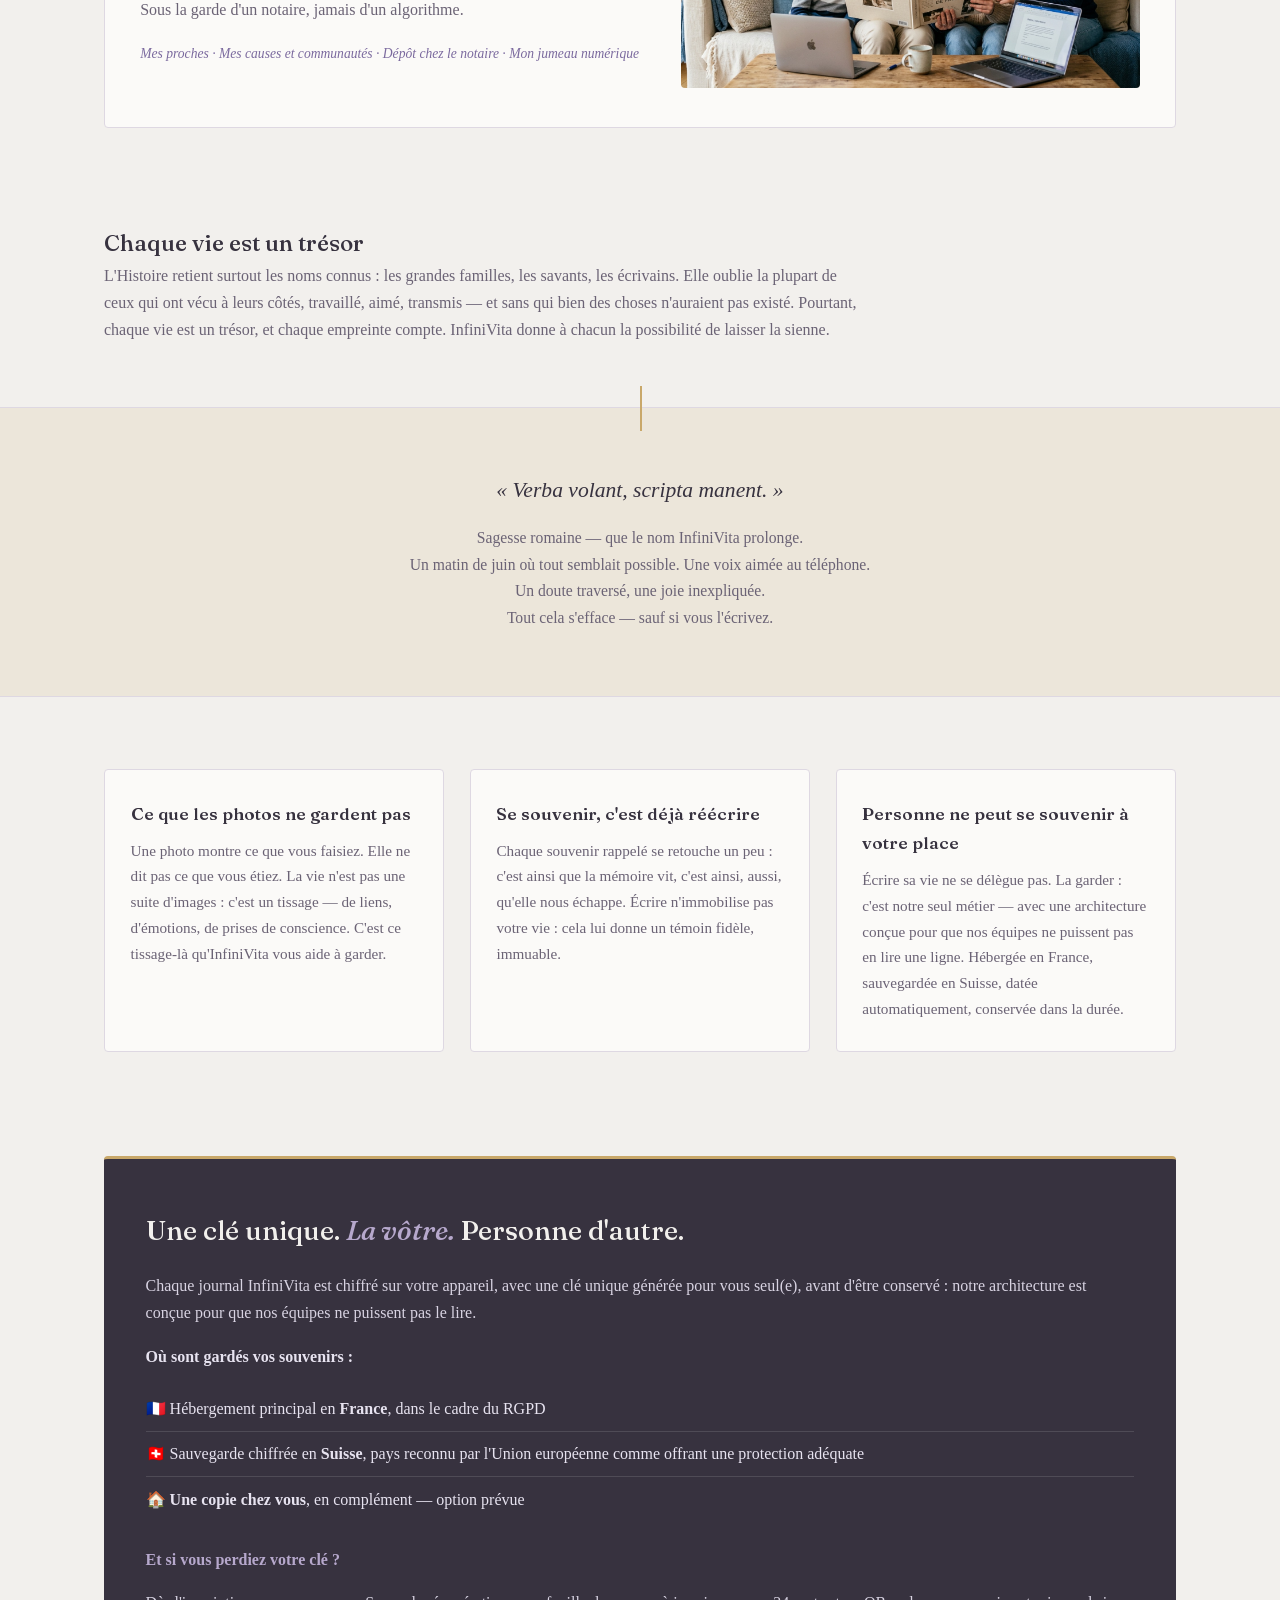
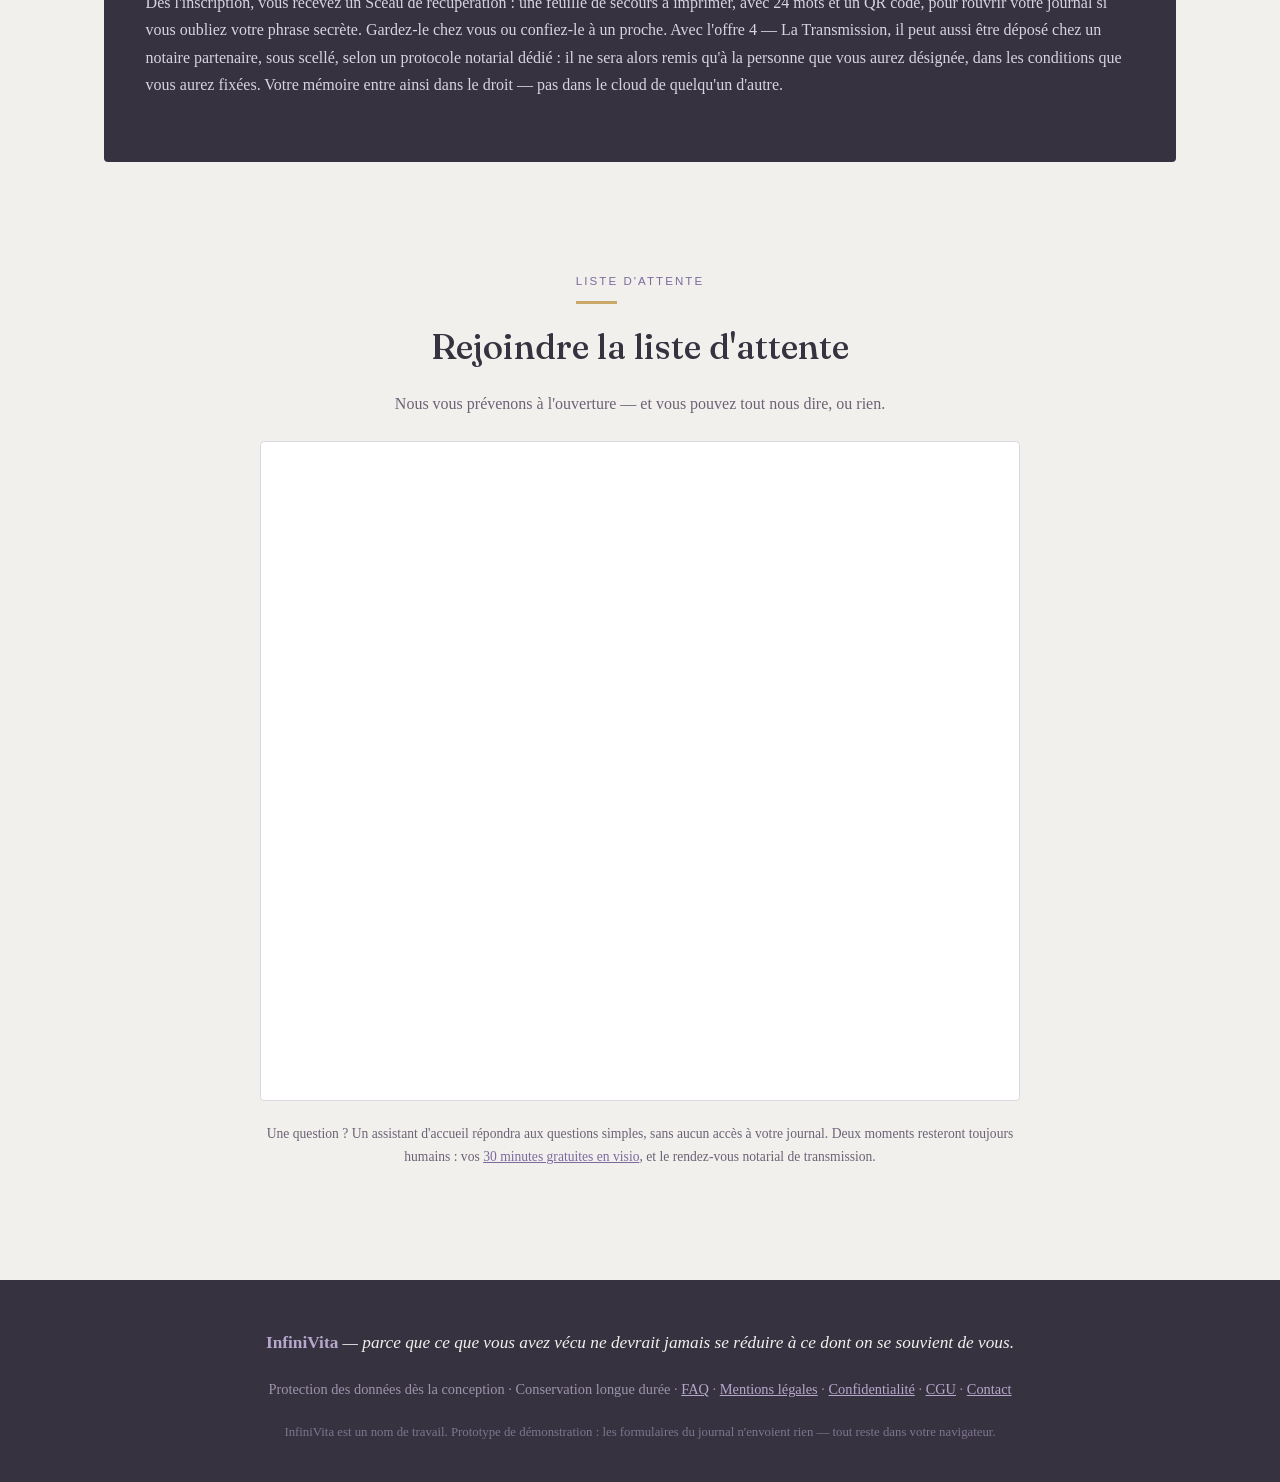
==== commit 07256b4f: "Revise recovery seal information in index.html Updated the recovery seal description for clarity and" ====
--- a/index.html
+++ b/index.html
@@ -126,7 +126,7 @@
       <li>🏠 <strong>Une copie chez vous</strong>, en complément — option prévue</li>
     </ul>
     <p class="key-q">Et si vous perdiez votre clé ?</p>
-    <p>Un Sceau de récupération pourra être déposé chez votre notaire, sous scellé, selon un protocole notarial dédié (offre 4 — La Transmission). Il ne sera remis qu'à la personne que vous aurez désignée, dans les conditions que vous aurez fixées. Votre mémoire entre alors dans le droit — pas dans le cloud de quelqu'un d'autre.</p>
+    <p>Dès l'inscription, vous recevez un Sceau de récupération : une feuille de secours à imprimer, avec 24 mots et un QR code, pour rouvrir votre journal si vous oubliez votre phrase secrète. Gardez-le chez vous ou confiez-le à un proche. Avec l'offre 4 — La Transmission, il peut aussi être déposé chez un notaire partenaire, sous scellé, selon un protocole notarial dédié : il ne sera alors remis qu'à la personne que vous aurez désignée, dans les conditions que vous aurez fixées. Votre mémoire entre ainsi dans le droit — pas dans le cloud de quelqu'un d'autre.</p>
   </div>
 
   <section class="block narrow" style="text-align:center;" id="liste-attente">
